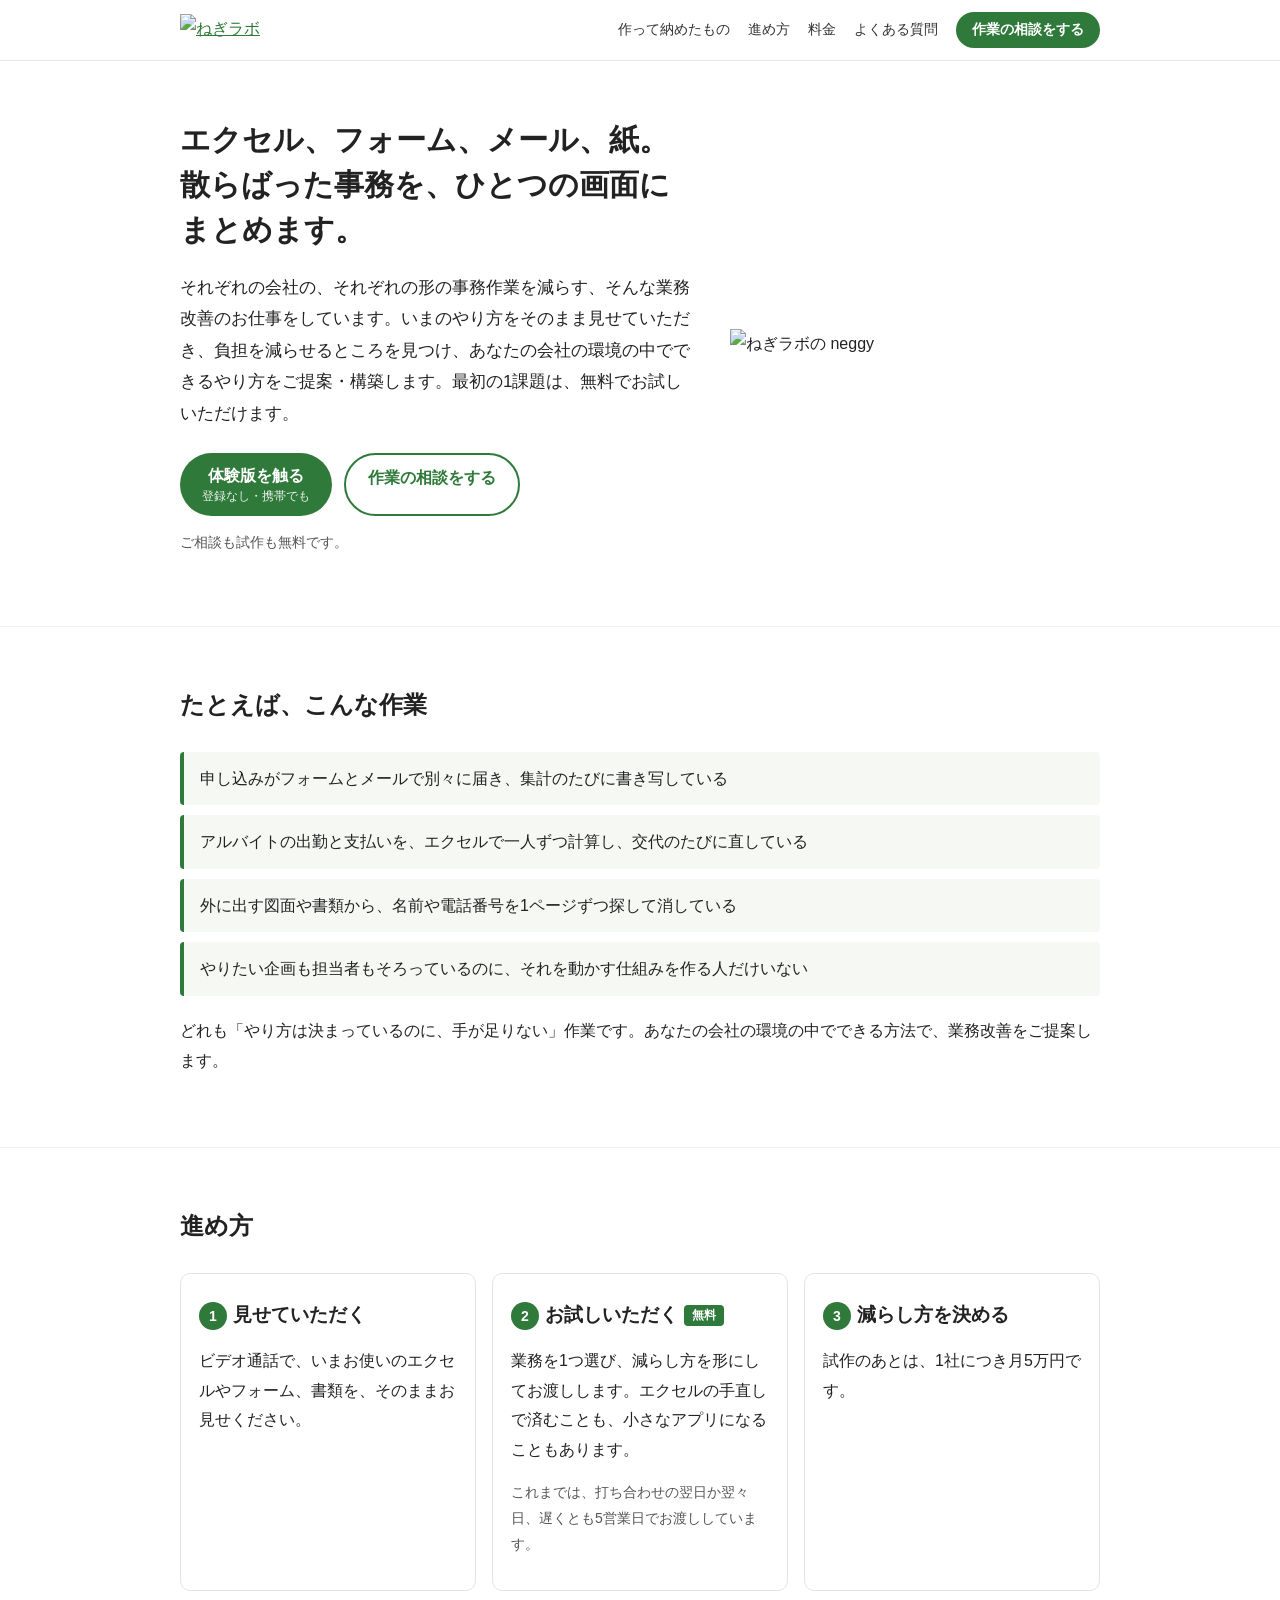
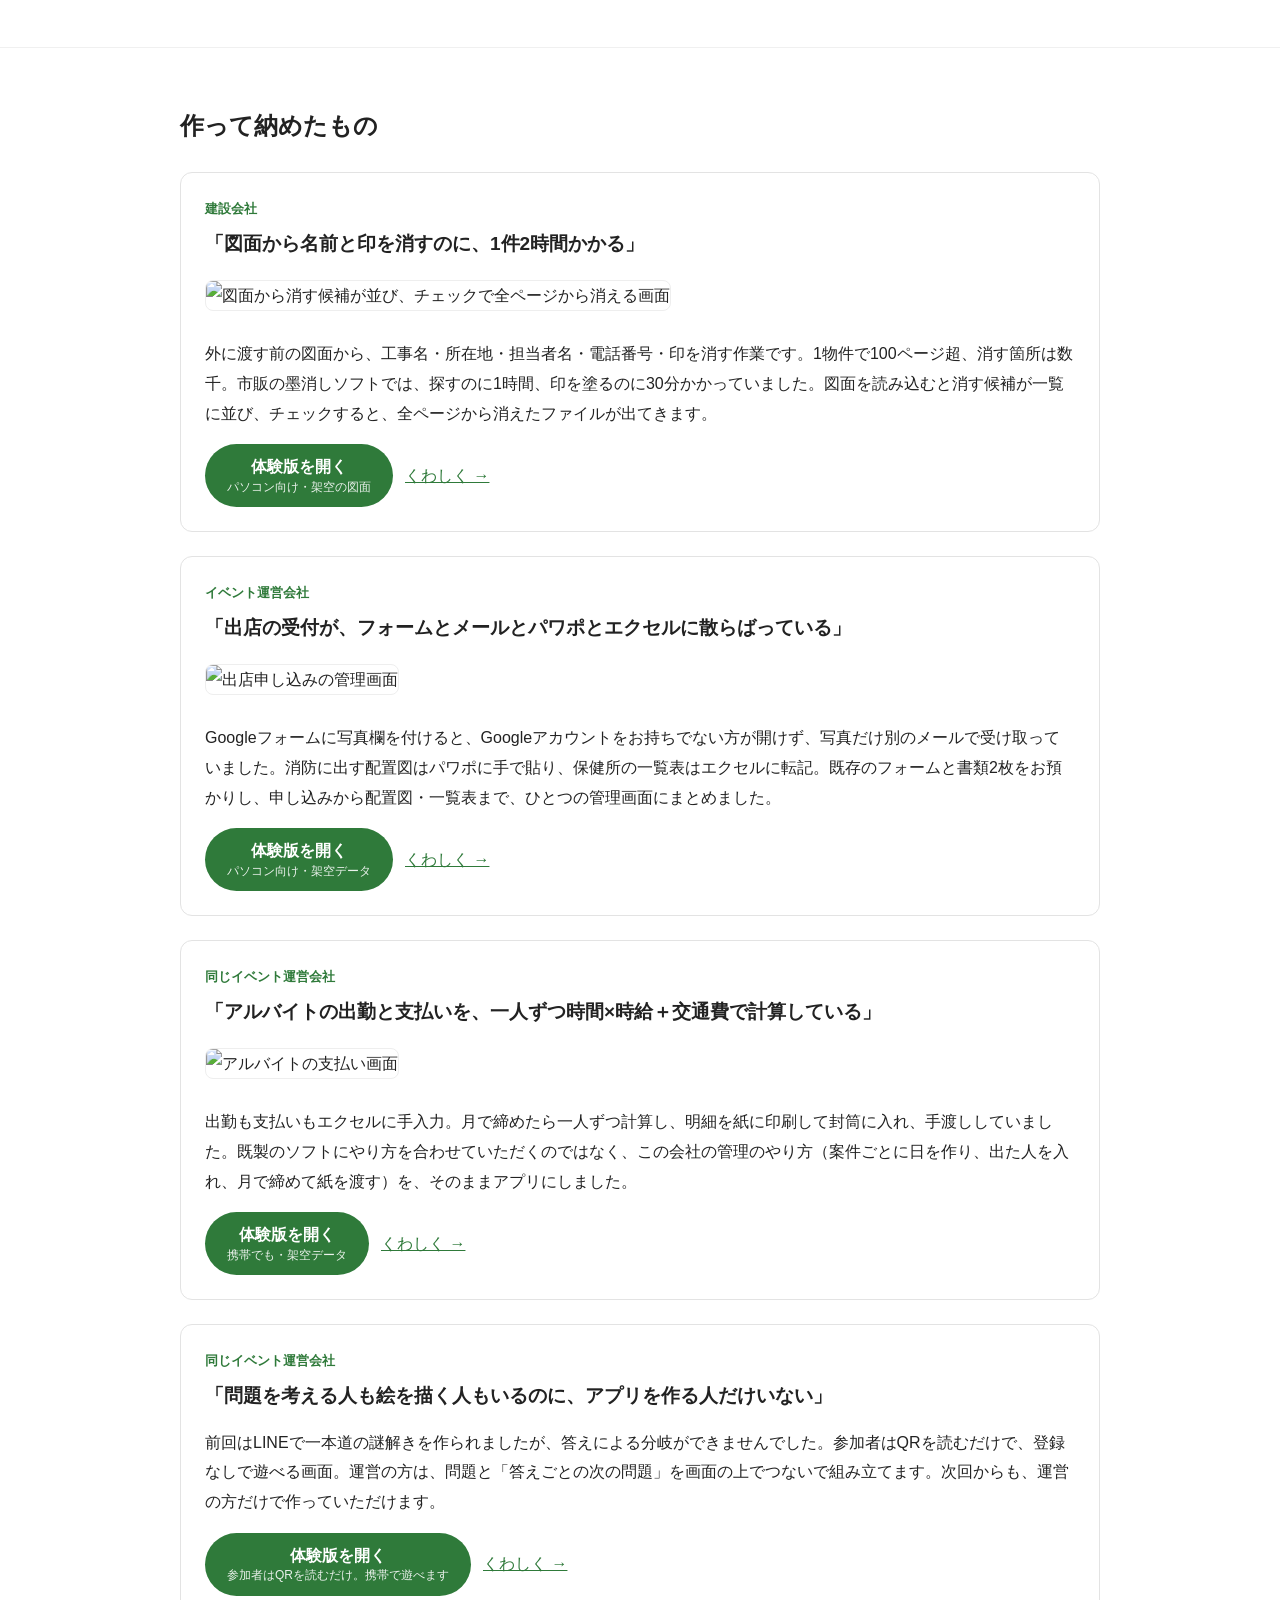
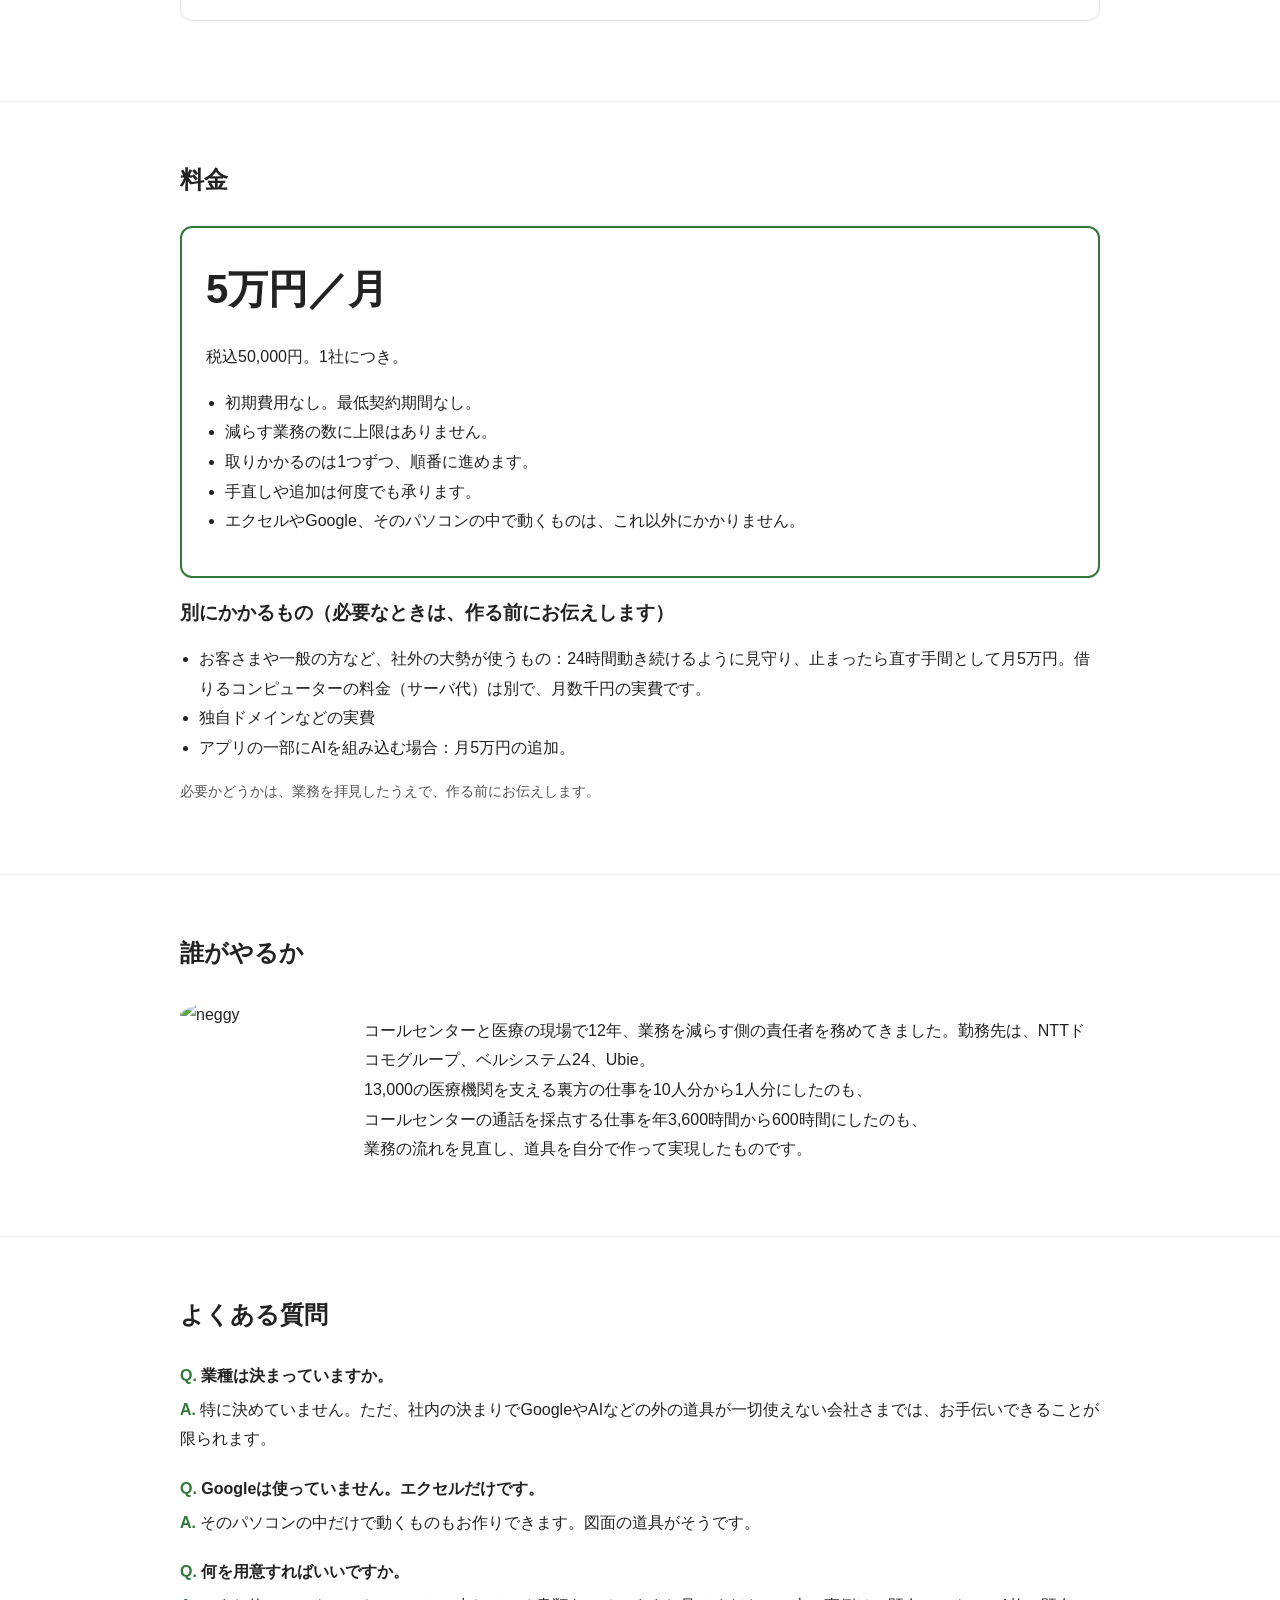
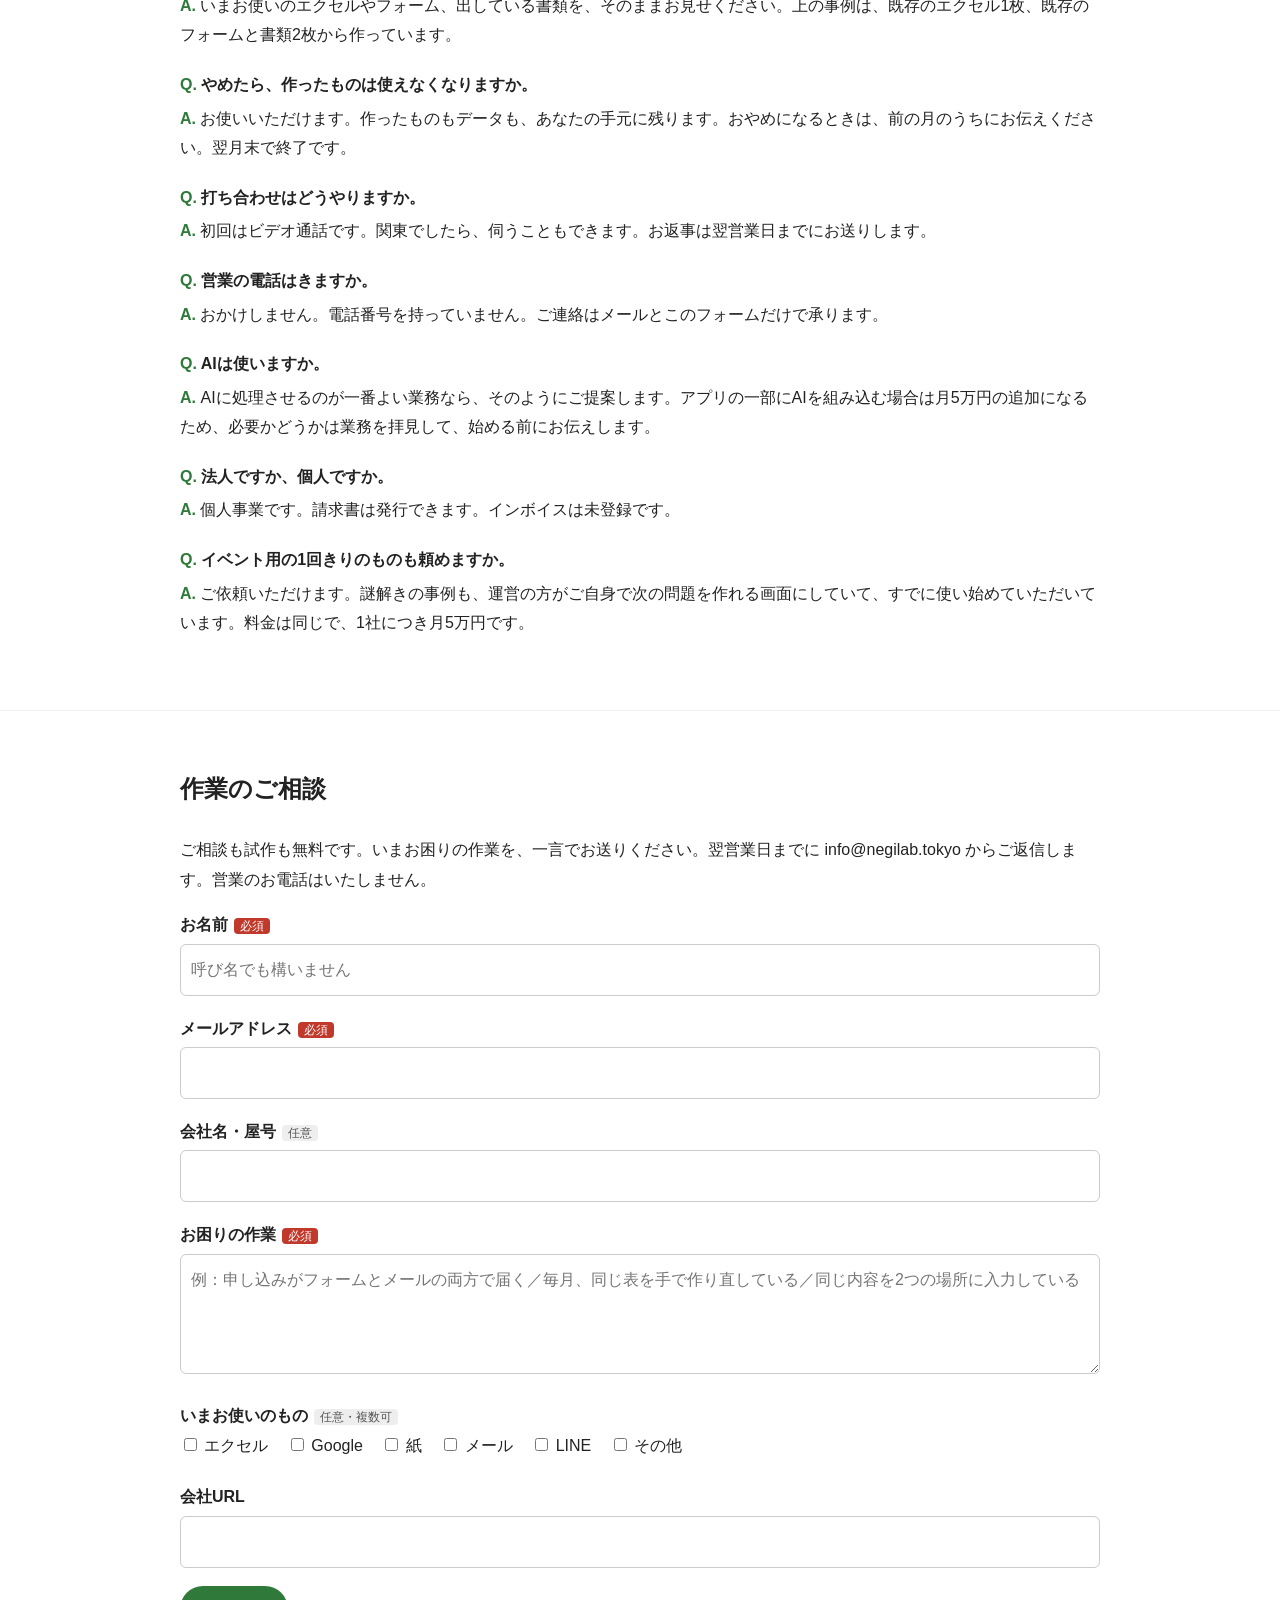
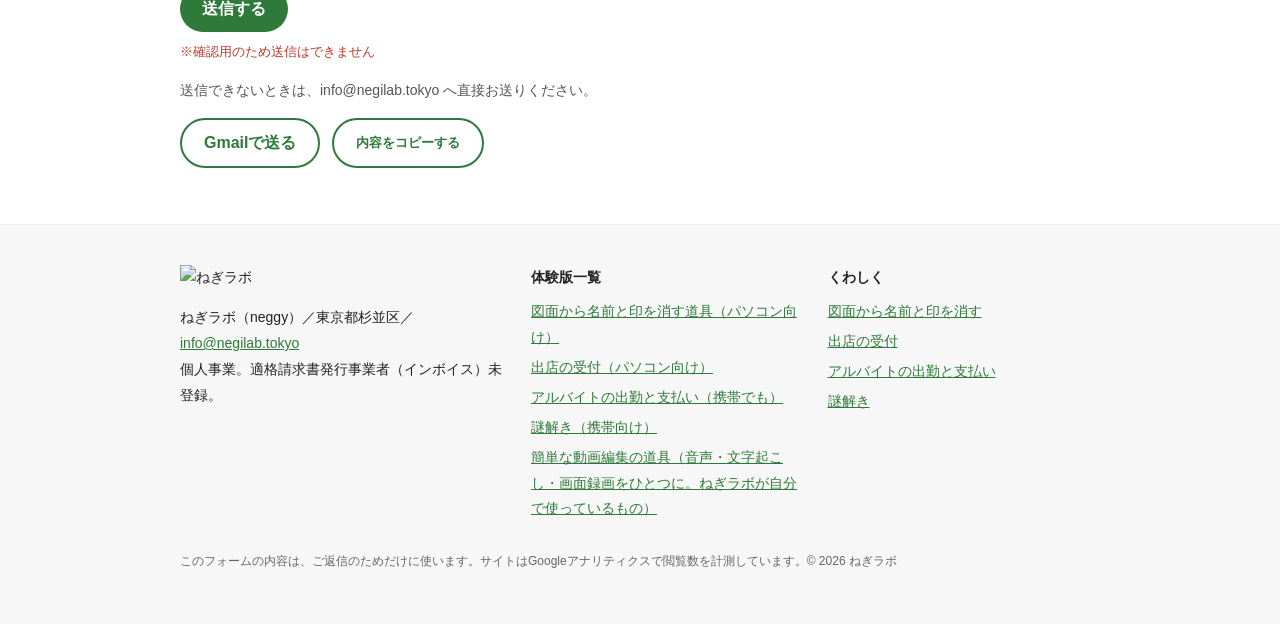
==== index.html @ d8d771a9 "brushup" ====
<!DOCTYPE html>
<html lang="ja">
<head>
<meta charset="utf-8">
<meta name="viewport" content="width=device-width,initial-scale=1">
<meta name="robots" content="noindex,nofollow">
<title>ねぎラボ｜小さな会社の事務を減らす業務改善</title>
<link rel="stylesheet" href="style.css">
</head>
<body>
<header class="site-header">
  <div class="wrap">
    <a class="logo" href="index.html"><img src="https://negilab.tokyo/logo.png" alt="ねぎラボ"></a>
    <nav class="nav">
      <a href="index.html#cases">作って納めたもの</a>
      <a href="index.html#how">進め方</a>
      <a href="index.html#price">料金</a>
      <a href="index.html#faq">よくある質問</a>
      <a class="btn btn-primary" href="index.html#contact">作業の相談をする</a>
    </nav>
  </div>
</header>

<main>
<section class="hero">
  <div class="wrap">
    <div>
      <h1>エクセル、フォーム、メール、紙。散らばった事務を、ひとつの画面にまとめます。</h1>
      <p class="lead">それぞれの会社の、それぞれの形の事務作業を減らす、そんな業務改善のお仕事をしています。いまのやり方をそのまま見せていただき、負担を減らせるところを見つけ、あなたの会社の環境の中でできるやり方をご提案・構築します。最初の1課題は、無料でお試しいただけます。</p>
      <div class="actions">
        <a class="btn btn-primary" href="demo/index.html">体験版を触る<small>登録なし・携帯でも</small></a>
        <a class="btn btn-secondary" href="#contact">作業の相談をする</a>
      </div>
      <p class="note">ご相談も試作も無料です。</p>
    </div>
    <div><img src="https://negilab.tokyo/me-hero.png" alt="ねぎラボの neggy"></div>
  </div>
</section>

<section id="examples">
  <div class="wrap">
    <h2>たとえば、こんな作業</h2>
    <ul class="examples">
      <li>申し込みがフォームとメールで別々に届き、集計のたびに書き写している</li>
      <li>アルバイトの出勤と支払いを、エクセルで一人ずつ計算し、交代のたびに直している</li>
      <li>外に出す図面や書類から、名前や電話番号を1ページずつ探して消している</li>
      <li>やりたい企画も担当者もそろっているのに、それを動かす仕組みを作る人だけいない</li>
    </ul>
    <p>どれも「やり方は決まっているのに、手が足りない」作業です。あなたの会社の環境の中でできる方法で、業務改善をご提案します。</p>
  </div>
</section>

<section id="how">
  <div class="wrap">
    <h2>進め方</h2>
    <ol class="steps">
      <li>
        <h3><span class="num">1</span>見せていただく</h3>
        <p>ビデオ通話で、いまお使いのエクセルやフォーム、書類を、そのままお見せください。</p>
      </li>
      <li>
        <h3><span class="num">2</span>お試しいただく<span class="tag">無料</span></h3>
        <p>業務を1つ選び、減らし方を形にしてお渡しします。エクセルの手直しで済むことも、小さなアプリになることもあります。</p>
        <p class="note">これまでは、打ち合わせの翌日か翌々日、遅くとも5営業日でお渡ししています。</p>
      </li>
      <li>
        <h3><span class="num">3</span>減らし方を決める</h3>
        <p>試作のあとは、1社につき月5万円です。</p>
      </li>
    </ol>
  </div>
</section>

<section id="cases">
  <div class="wrap">
    <h2>作って納めたもの</h2>

    <article class="case">
      <div class="who">建設会社</div>
      <h3>「図面から名前と印を消すのに、1件2時間かかる」</h3>
      <img src="https://negilab.tokyo/shot-2.svg" alt="図面から消す候補が並び、チェックで全ページから消える画面">
      <p>外に渡す前の図面から、工事名・所在地・担当者名・電話番号・印を消す作業です。1物件で100ページ超、消す箇所は数千。市販の墨消しソフトでは、探すのに1時間、印を塗るのに30分かかっていました。図面を読み込むと消す候補が一覧に並び、チェックすると、全ページから消えたファイルが出てきます。</p>
      <div class="links">
        <a class="btn btn-primary" href="https://negilab.github.io/tools/pdfmask/">体験版を開く<small>パソコン向け・架空の図面</small></a>
        <a href="case/zumen/index.html">くわしく →</a>
      </div>
    </article>

    <article class="case">
      <div class="who">イベント運営会社</div>
      <h3>「出店の受付が、フォームとメールとパワポとエクセルに散らばっている」</h3>
      <img src="https://negilab.tokyo/shot-1.svg" alt="出店申し込みの管理画面">
      <p>Googleフォームに写真欄を付けると、Googleアカウントをお持ちでない方が開けず、写真だけ別のメールで受け取っていました。消防に出す配置図はパワポに手で貼り、保健所の一覧表はエクセルに転記。既存のフォームと書類2枚をお預かりし、申し込みから配置図・一覧表まで、ひとつの管理画面にまとめました。</p>
      <div class="links">
        <a class="btn btn-primary" href="https://negilab.github.io/tools/demo/shutten/">体験版を開く<small>パソコン向け・架空データ</small></a>
        <a href="case/shutten/index.html">くわしく →</a>
      </div>
    </article>

    <article class="case">
      <div class="who">同じイベント運営会社</div>
      <h3>「アルバイトの出勤と支払いを、一人ずつ時間×時給＋交通費で計算している」</h3>
      <img src="https://negilab.tokyo/shot-3.svg" alt="アルバイトの支払い画面">
      <p>出勤も支払いもエクセルに手入力。月で締めたら一人ずつ計算し、明細を紙に印刷して封筒に入れ、手渡ししていました。既製のソフトにやり方を合わせていただくのではなく、この会社の管理のやり方（案件ごとに日を作り、出た人を入れ、月で締めて紙を渡す）を、そのままアプリにしました。</p>
      <div class="links">
        <a class="btn btn-primary" href="https://negilab.github.io/tools/demo/baito/">体験版を開く<small>携帯でも・架空データ</small></a>
        <a href="case/arbeit/index.html">くわしく →</a>
      </div>
    </article>

    <article class="case">
      <div class="who">同じイベント運営会社</div>
      <h3>「問題を考える人も絵を描く人もいるのに、アプリを作る人だけいない」</h3>
      <p>前回はLINEで一本道の謎解きを作られましたが、答えによる分岐ができませんでした。参加者はQRを読むだけで、登録なしで遊べる画面。運営の方は、問題と「答えごとの次の問題」を画面の上でつないで組み立てます。次回からも、運営の方だけで作っていただけます。</p>
      <div class="links">
        <a class="btn btn-primary" href="https://negilab.github.io/tools/demo/nazotoki/">体験版を開く<small>参加者はQRを読むだけ。携帯で遊べます</small></a>
        <a href="case/nazotoki/index.html">くわしく →</a>
      </div>
    </article>
  </div>
</section>

<section id="price">
  <div class="wrap">
    <h2>料金</h2>
    <div class="price-box">
      <p class="price">5万円／月</p>
      <p>税込50,000円。1社につき。</p>
      <ul>
        <li>初期費用なし。最低契約期間なし。</li>
        <li>減らす業務の数に上限はありません。</li>
        <li>取りかかるのは1つずつ、順番に進めます。</li>
        <li>手直しや追加は何度でも承ります。</li>
        <li>エクセルやGoogle、そのパソコンの中で動くものは、これ以外にかかりません。</li>
      </ul>
    </div>
    <div class="extra">
      <h3>別にかかるもの（必要なときは、作る前にお伝えします）</h3>
      <ul>
        <li>お客さまや一般の方など、社外の大勢が使うもの：24時間動き続けるように見守り、止まったら直す手間として月5万円。借りるコンピューターの料金（サーバ代）は別で、月数千円の実費です。</li>
        <li>独自ドメインなどの実費</li>
        <li>アプリの一部にAIを組み込む場合：月5万円の追加。</li>
      </ul>
      <p class="note">必要かどうかは、業務を拝見したうえで、作る前にお伝えします。</p>
    </div>
  </div>
</section>

<section id="who">
  <div class="wrap">
    <h2>誰がやるか</h2>
    <div class="who-box">
      <img src="https://negilab.tokyo/me.jpg" alt="neggy">
      <p>コールセンターと医療の現場で12年、業務を減らす側の責任者を務めてきました。勤務先は、NTTドコモグループ、ベルシステム24、Ubie。<br>
      13,000の医療機関を支える裏方の仕事を10人分から1人分にしたのも、<br>
      コールセンターの通話を採点する仕事を年3,600時間から600時間にしたのも、<br>
      業務の流れを見直し、道具を自分で作って実現したものです。</p>
    </div>
  </div>
</section>

<section id="faq">
  <div class="wrap">
    <h2>よくある質問</h2>
    <dl class="faq">
      <dt>業種は決まっていますか。</dt>
      <dd>特に決めていません。ただ、社内の決まりでGoogleやAIなどの外の道具が一切使えない会社さまでは、お手伝いできることが限られます。</dd>
      <dt>Googleは使っていません。エクセルだけです。</dt>
      <dd>そのパソコンの中だけで動くものもお作りできます。図面の道具がそうです。</dd>
      <dt>何を用意すればいいですか。</dt>
      <dd>いまお使いのエクセルやフォーム、出している書類を、そのままお見せください。上の事例は、既存のエクセル1枚、既存のフォームと書類2枚から作っています。</dd>
      <dt>やめたら、作ったものは使えなくなりますか。</dt>
      <dd>お使いいただけます。作ったものもデータも、あなたの手元に残ります。おやめになるときは、前の月のうちにお伝えください。翌月末で終了です。</dd>
      <dt>打ち合わせはどうやりますか。</dt>
      <dd>初回はビデオ通話です。関東でしたら、伺うこともできます。お返事は翌営業日までにお送りします。</dd>
      <dt>営業の電話はきますか。</dt>
      <dd>おかけしません。電話番号を持っていません。ご連絡はメールとこのフォームだけで承ります。</dd>
      <dt>AIは使いますか。</dt>
      <dd>AIに処理させるのが一番よい業務なら、そのようにご提案します。アプリの一部にAIを組み込む場合は月5万円の追加になるため、必要かどうかは業務を拝見して、始める前にお伝えします。</dd>
      <dt>法人ですか、個人ですか。</dt>
      <dd>個人事業です。請求書は発行できます。インボイスは未登録です。</dd>
      <dt>イベント用の1回きりのものも頼めますか。</dt>
      <dd>ご依頼いただけます。謎解きの事例も、運営の方がご自身で次の問題を作れる画面にしていて、すでに使い始めていただいています。料金は同じで、1社につき月5万円です。</dd>
    </dl>
  </div>
</section>

<section id="contact">
  <div class="wrap">
    <h2>作業のご相談</h2>
    <p>ご相談も試作も無料です。いまお困りの作業を、一言でお送りください。翌営業日までに info@negilab.tokyo からご返信します。営業のお電話はいたしません。</p>
    <form onsubmit="return false;">
      <div class="field">
        <label for="f-name">お名前<span class="req">必須</span></label>
        <input type="text" id="f-name" placeholder="呼び名でも構いません">
        <p class="err" hidden>お名前をご入力ください。</p>
      </div>
      <div class="field">
        <label for="f-mail">メールアドレス<span class="req">必須</span></label>
        <input type="email" id="f-mail">
        <p class="err" hidden>メールアドレスをご入力ください。</p>
      </div>
      <div class="field">
        <label for="f-co">会社名・屋号<span class="opt">任意</span></label>
        <input type="text" id="f-co">
      </div>
      <div class="field">
        <label for="f-work">お困りの作業<span class="req">必須</span></label>
        <textarea id="f-work" placeholder="例：申し込みがフォームとメールの両方で届く／毎月、同じ表を手で作り直している／同じ内容を2つの場所に入力している"></textarea>
      </div>
      <div class="field checks">
        <span class="lbl" style="font-weight:600">いまお使いのもの<span class="opt">任意・複数可</span></span><br>
        <label><input type="checkbox"> エクセル</label>
        <label><input type="checkbox"> Google</label>
        <label><input type="checkbox"> 紙</label>
        <label><input type="checkbox"> メール</label>
        <label><input type="checkbox"> LINE</label>
        <label><input type="checkbox"> その他</label>
      </div>
      <div class="field">
        <label for="f-url">会社URL</label>
        <input type="url" id="f-url">
      </div>
      <button type="button" class="btn btn-primary" disabled>送信する</button>
      <p class="disabled-note">※確認用のため送信はできません</p>
    </form>
    <p class="note">送信できないときは、info@negilab.tokyo へ直接お送りください。</p>
    <div class="form-alt">
      <a class="btn btn-secondary" href="mailto:info@negilab.tokyo?subject=%E4%BD%9C%E6%A5%AD%E3%81%AE%E7%9B%B8%E8%AB%87">Gmailで送る</a>
      <button type="button" class="btn btn-secondary" disabled>内容をコピーする</button>
    </div>
  </div>
</section>
</main>

<footer class="site-footer">
  <div class="wrap">
    <div class="cols">
      <div>
        <img src="https://negilab.tokyo/logo.png" alt="ねぎラボ" style="height:28px">
        <p>ねぎラボ（neggy）／東京都杉並区／<a href="mailto:info@negilab.tokyo">info@negilab.tokyo</a><br>個人事業。適格請求書発行事業者（インボイス）未登録。</p>
      </div>
      <div>
        <h4>体験版一覧</h4>
        <ul>
          <li><a href="https://negilab.github.io/tools/pdfmask/">図面から名前と印を消す道具（パソコン向け）</a></li>
          <li><a href="https://negilab.github.io/tools/demo/shutten/">出店の受付（パソコン向け）</a></li>
          <li><a href="https://negilab.github.io/tools/demo/baito/">アルバイトの出勤と支払い（携帯でも）</a></li>
          <li><a href="https://negilab.github.io/tools/demo/nazotoki/">謎解き（携帯向け）</a></li>
          <li><a href="https://negilab.github.io/tools/douga/">簡単な動画編集の道具（音声・文字起こし・画面録画をひとつに。ねぎラボが自分で使っているもの）</a></li>
        </ul>
      </div>
      <div>
        <h4>くわしく</h4>
        <ul>
          <li><a href="case/zumen/index.html">図面から名前と印を消す</a></li>
          <li><a href="case/shutten/index.html">出店の受付</a></li>
          <li><a href="case/arbeit/index.html">アルバイトの出勤と支払い</a></li>
          <li><a href="case/nazotoki/index.html">謎解き</a></li>
        </ul>
      </div>
    </div>
    <p class="small">このフォームの内容は、ご返信のためだけに使います。サイトはGoogleアナリティクスで閲覧数を計測しています。© 2026 ねぎラボ</p>
  </div>
</footer>
</body>
</html>
---- style.css ----
/* ねぎラボ 確認用（文章差し替え版） */
*{box-sizing:border-box}
html{scroll-behavior:smooth}
body{margin:0;font-family:"Hiragino Sans","Hiragino Kaku Gothic ProN","Noto Sans JP","Yu Gothic",Meiryo,sans-serif;color:#222;background:#fff;line-height:1.85;font-size:16px}
a{color:#2f7a3a}
img{max-width:100%;height:auto}
.wrap{max-width:960px;margin:0 auto;padding:0 20px}

/* header */
.site-header{border-bottom:1px solid #e6e6e6;background:#fff;position:sticky;top:0;z-index:10}
.site-header .wrap{display:flex;align-items:center;justify-content:space-between;gap:16px;min-height:60px;flex-wrap:wrap}
.logo img{height:32px;display:block}
.nav{display:flex;gap:18px;align-items:center;flex-wrap:wrap;font-size:14px}
.nav a{color:#333;text-decoration:none}
.nav a:hover{text-decoration:underline}

/* buttons */
.btn{display:inline-block;padding:12px 22px;border-radius:999px;text-decoration:none;font-weight:600;line-height:1.4;text-align:center}
.btn-primary{background:#2f7a3a;color:#fff}
.btn-secondary{background:#fff;color:#2f7a3a;border:2px solid #2f7a3a}
.btn small{display:block;font-weight:400;font-size:12px;opacity:.9}
.nav .btn{padding:8px 16px;font-size:14px;color:#fff}

/* sections */
section{padding:56px 0;border-bottom:1px solid #f0f0f0}
h1{font-size:30px;line-height:1.5;margin:0 0 20px}
h2{font-size:24px;margin:0 0 24px}
h3{font-size:19px;line-height:1.6;margin:8px 0 12px}
.lead{font-size:17px}
.note{font-size:14px;color:#555}

/* hero */
.hero .wrap{display:grid;grid-template-columns:1.4fr 1fr;gap:32px;align-items:center}
.hero .actions{display:flex;gap:12px;flex-wrap:wrap;margin:24px 0 8px}
@media (max-width:720px){.hero .wrap{grid-template-columns:1fr}h1{font-size:24px}}

/* lists */
.examples{list-style:none;padding:0;margin:0 0 20px;display:grid;gap:10px}
.examples li{background:#f5f8f3;border-left:4px solid #2f7a3a;padding:12px 16px;border-radius:4px}
.steps{list-style:none;padding:0;margin:0;display:grid;grid-template-columns:repeat(3,1fr);gap:16px;counter-reset:s}
.steps li{border:1px solid #e3e3e3;border-radius:10px;padding:18px}
.steps .num{display:inline-block;width:28px;height:28px;border-radius:50%;background:#2f7a3a;color:#fff;text-align:center;line-height:28px;font-size:14px;margin-right:6px}
.tag{display:inline-block;font-size:12px;background:#2f7a3a;color:#fff;border-radius:4px;padding:1px 8px;margin-left:6px;vertical-align:middle}
@media (max-width:720px){.steps{grid-template-columns:1fr}}

/* cases */
.case{border:1px solid #e3e3e3;border-radius:12px;padding:24px;margin-bottom:24px}
.case .who{font-size:13px;color:#2f7a3a;font-weight:600}
.case img{border:1px solid #eee;border-radius:8px;margin:8px 0 12px}
.case .links{display:flex;gap:12px;flex-wrap:wrap;margin-top:12px;align-items:center}

/* price */
.price{font-size:40px;font-weight:700;margin:0}
.price-box{border:2px solid #2f7a3a;border-radius:12px;padding:24px;margin-bottom:20px}
.price-box ul,.extra ul{padding-left:1.2em}

/* who */
.who-box{display:grid;grid-template-columns:160px 1fr;gap:24px;align-items:start}
.who-box img{border-radius:50%}
@media (max-width:720px){.who-box{grid-template-columns:1fr}}

/* faq */
.faq dt{font-weight:700;margin-top:20px}
.faq dt::before{content:"Q. ";color:#2f7a3a}
.faq dd{margin:4px 0 0}
.faq dd::before{content:"A. ";color:#2f7a3a;font-weight:700}

/* form */
form .field{margin-bottom:18px}
form label{display:block;font-weight:600;margin-bottom:4px}
form .req,form .opt{font-size:12px;font-weight:400;margin-left:6px;padding:1px 6px;border-radius:4px}
form .req{background:#c0392b;color:#fff}
form .opt{background:#eee;color:#555}
form input[type=text],form input[type=email],form input[type=url],form textarea{width:100%;padding:10px;border:1px solid #ccc;border-radius:6px;font:inherit}
form textarea{min-height:120px}
form .checks label{display:inline-block;font-weight:400;margin-right:14px}
form .err{font-size:13px;color:#c0392b;margin:4px 0 0}
form button{border:0;cursor:not-allowed;font:inherit}
.disabled-note{font-size:13px;color:#c0392b;margin-top:8px}
.form-alt{display:flex;gap:12px;flex-wrap:wrap;margin-top:12px}

/* case detail pages */
.crumb{font-size:13px;color:#666;padding:16px 0 0}
.crumb a{color:#666}
.detail dl{margin:0}
.detail dt{font-weight:700;color:#2f7a3a;margin-top:28px}
.detail dd{margin:6px 0 0}
.cta{background:#f5f8f3;border-radius:12px;padding:24px;margin:40px 0}

/* demo page */
.demo-item{border:1px solid #e3e3e3;border-radius:12px;padding:24px;margin-bottom:20px}
.demo-item h3{margin-top:0}
.demo-item .label{font-weight:700;margin-right:8px;color:#2f7a3a}

/* footer */
.site-footer{background:#f7f7f7;padding:40px 0;font-size:14px}
.site-footer .cols{display:grid;grid-template-columns:1.2fr 1fr 1fr;gap:24px}
.site-footer h4{margin:0 0 8px;font-size:14px}
.site-footer ul{list-style:none;padding:0;margin:0}
.site-footer li{margin-bottom:4px}
.site-footer .small{font-size:12px;color:#666;margin-top:24px}
@media (max-width:720px){.site-footer .cols{grid-template-columns:1fr}}
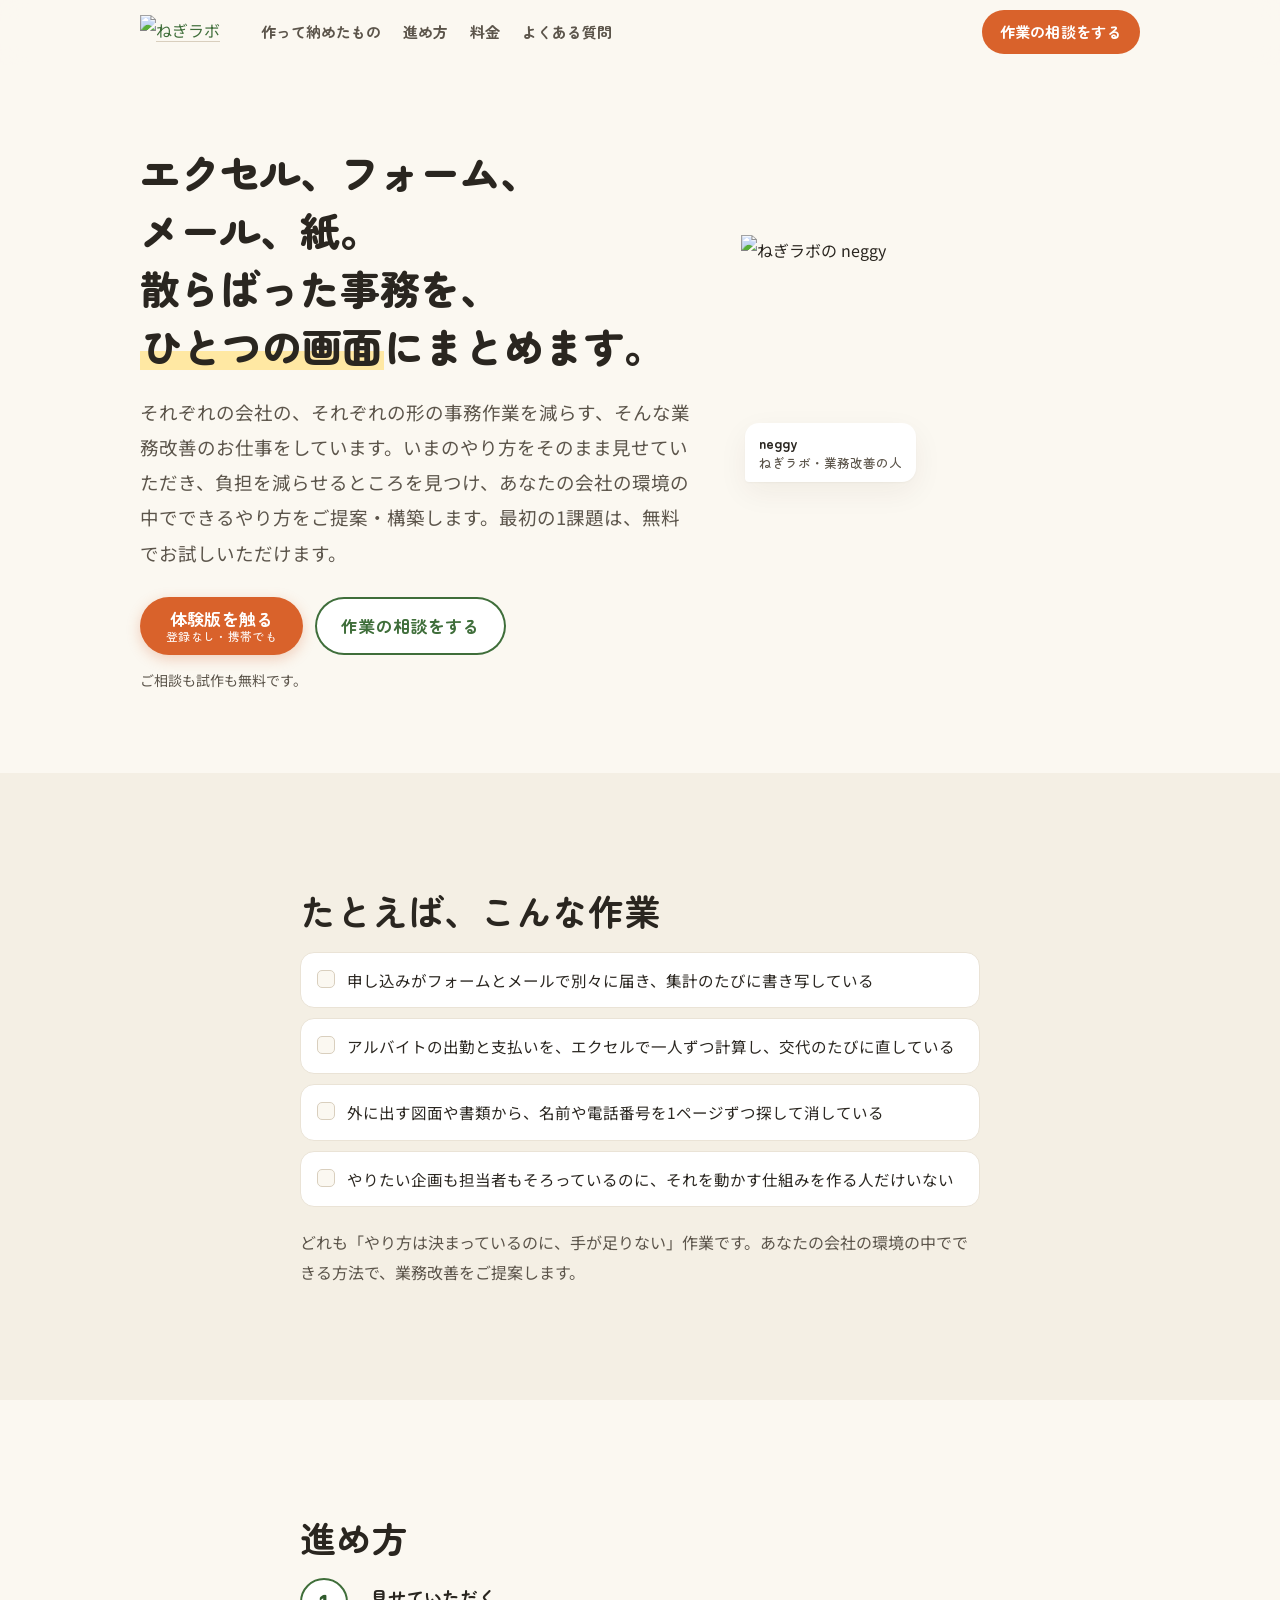
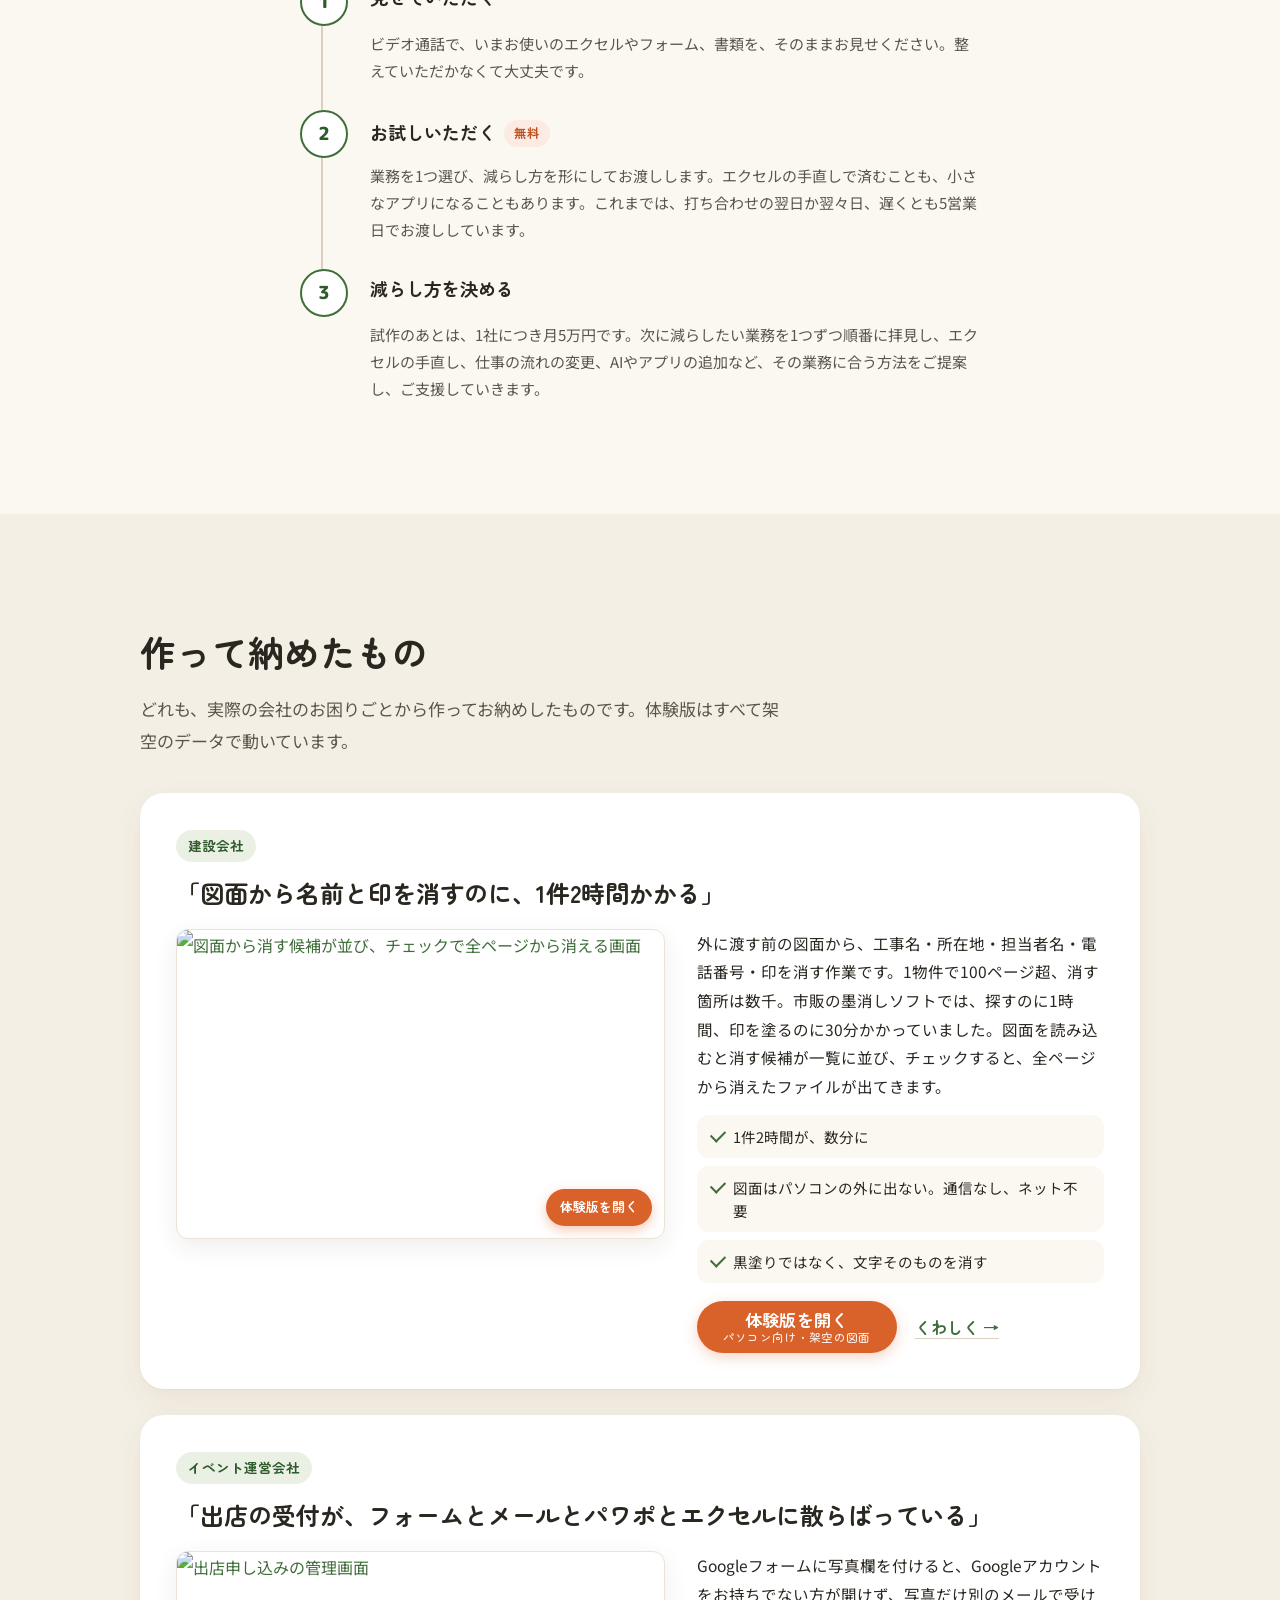
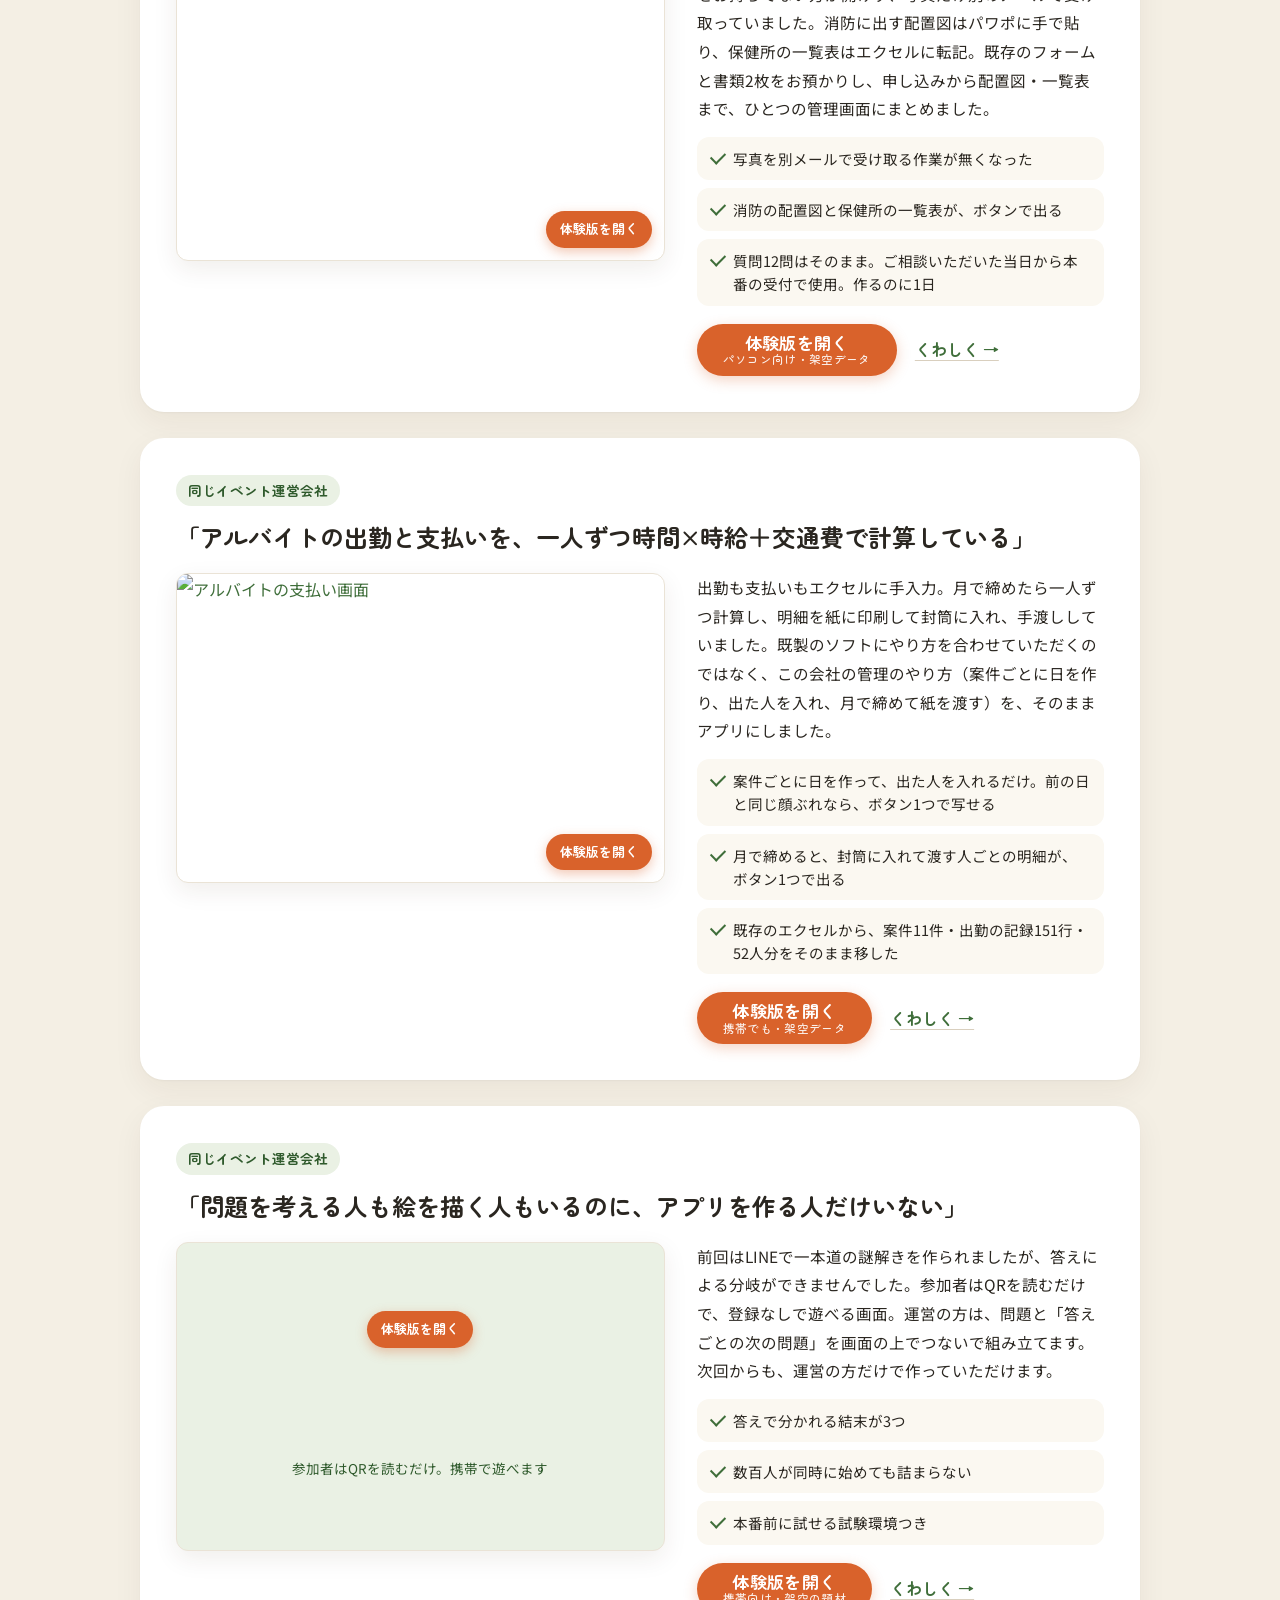
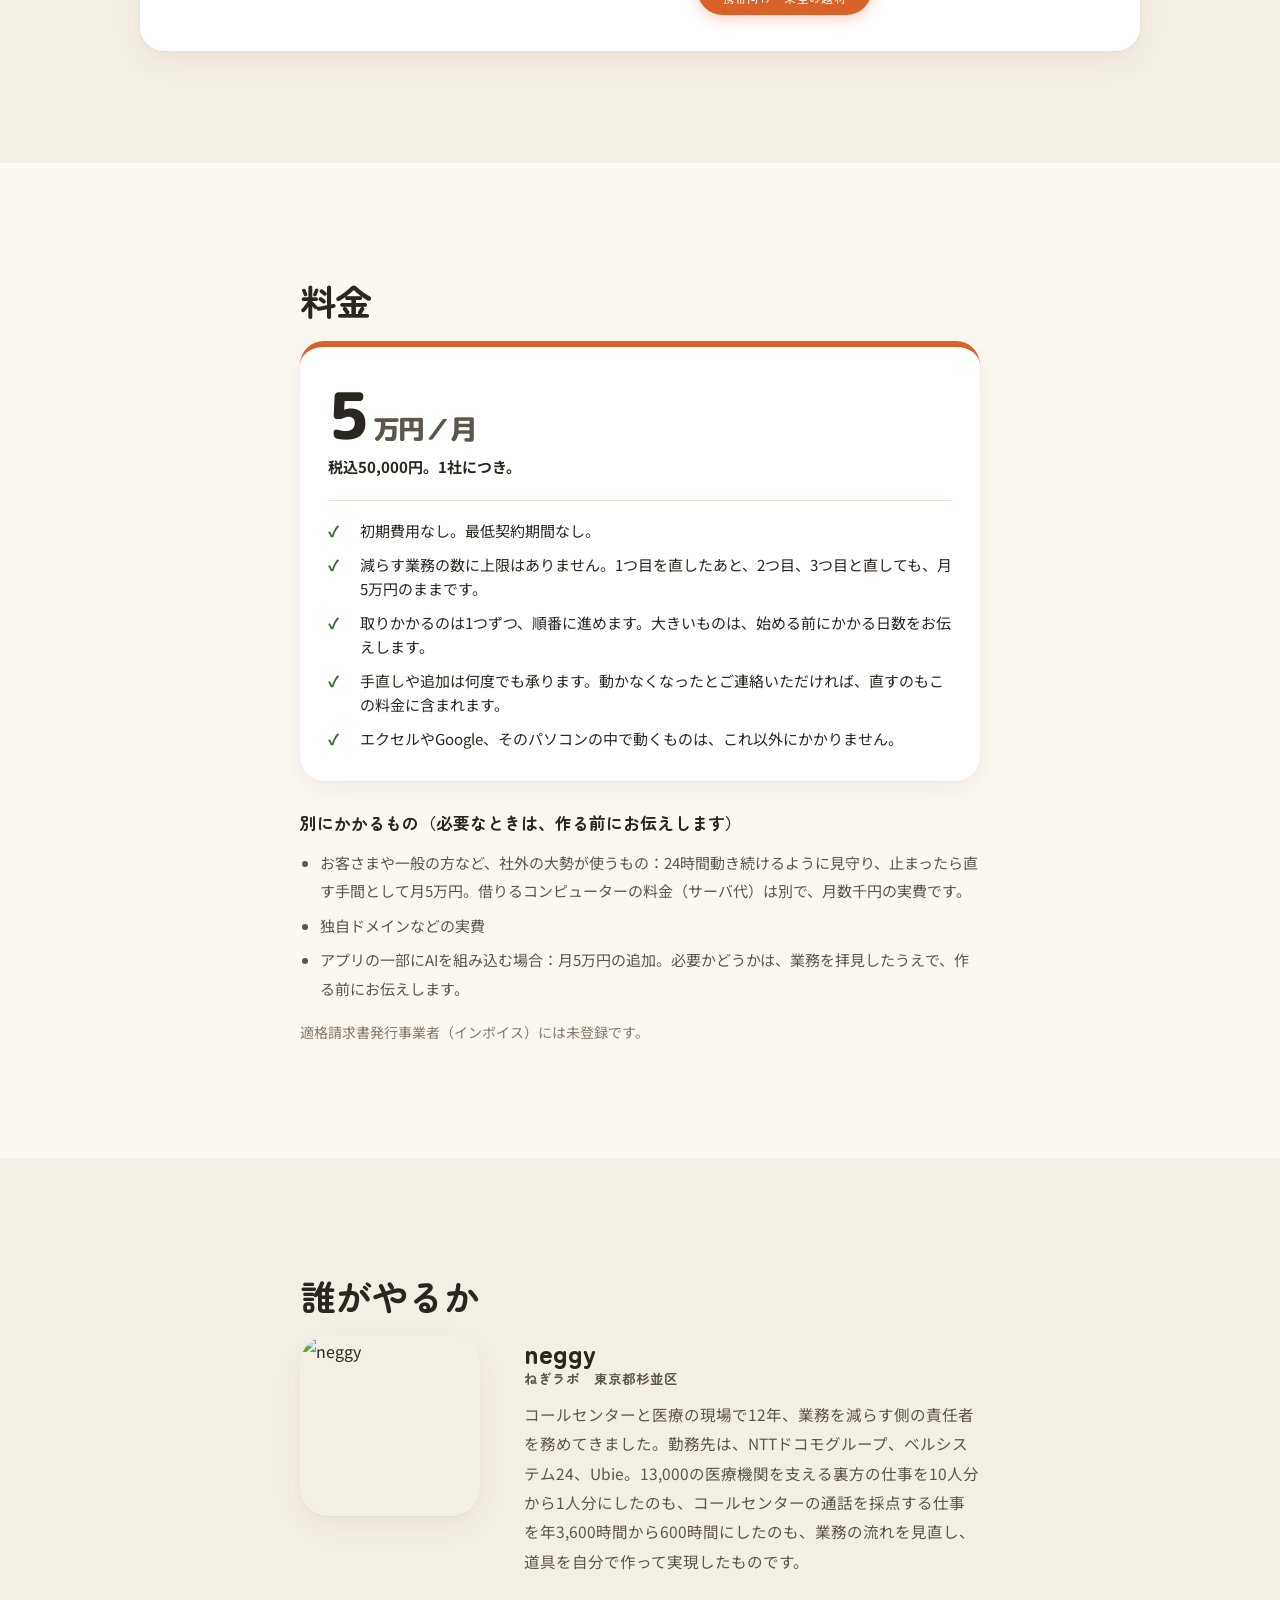
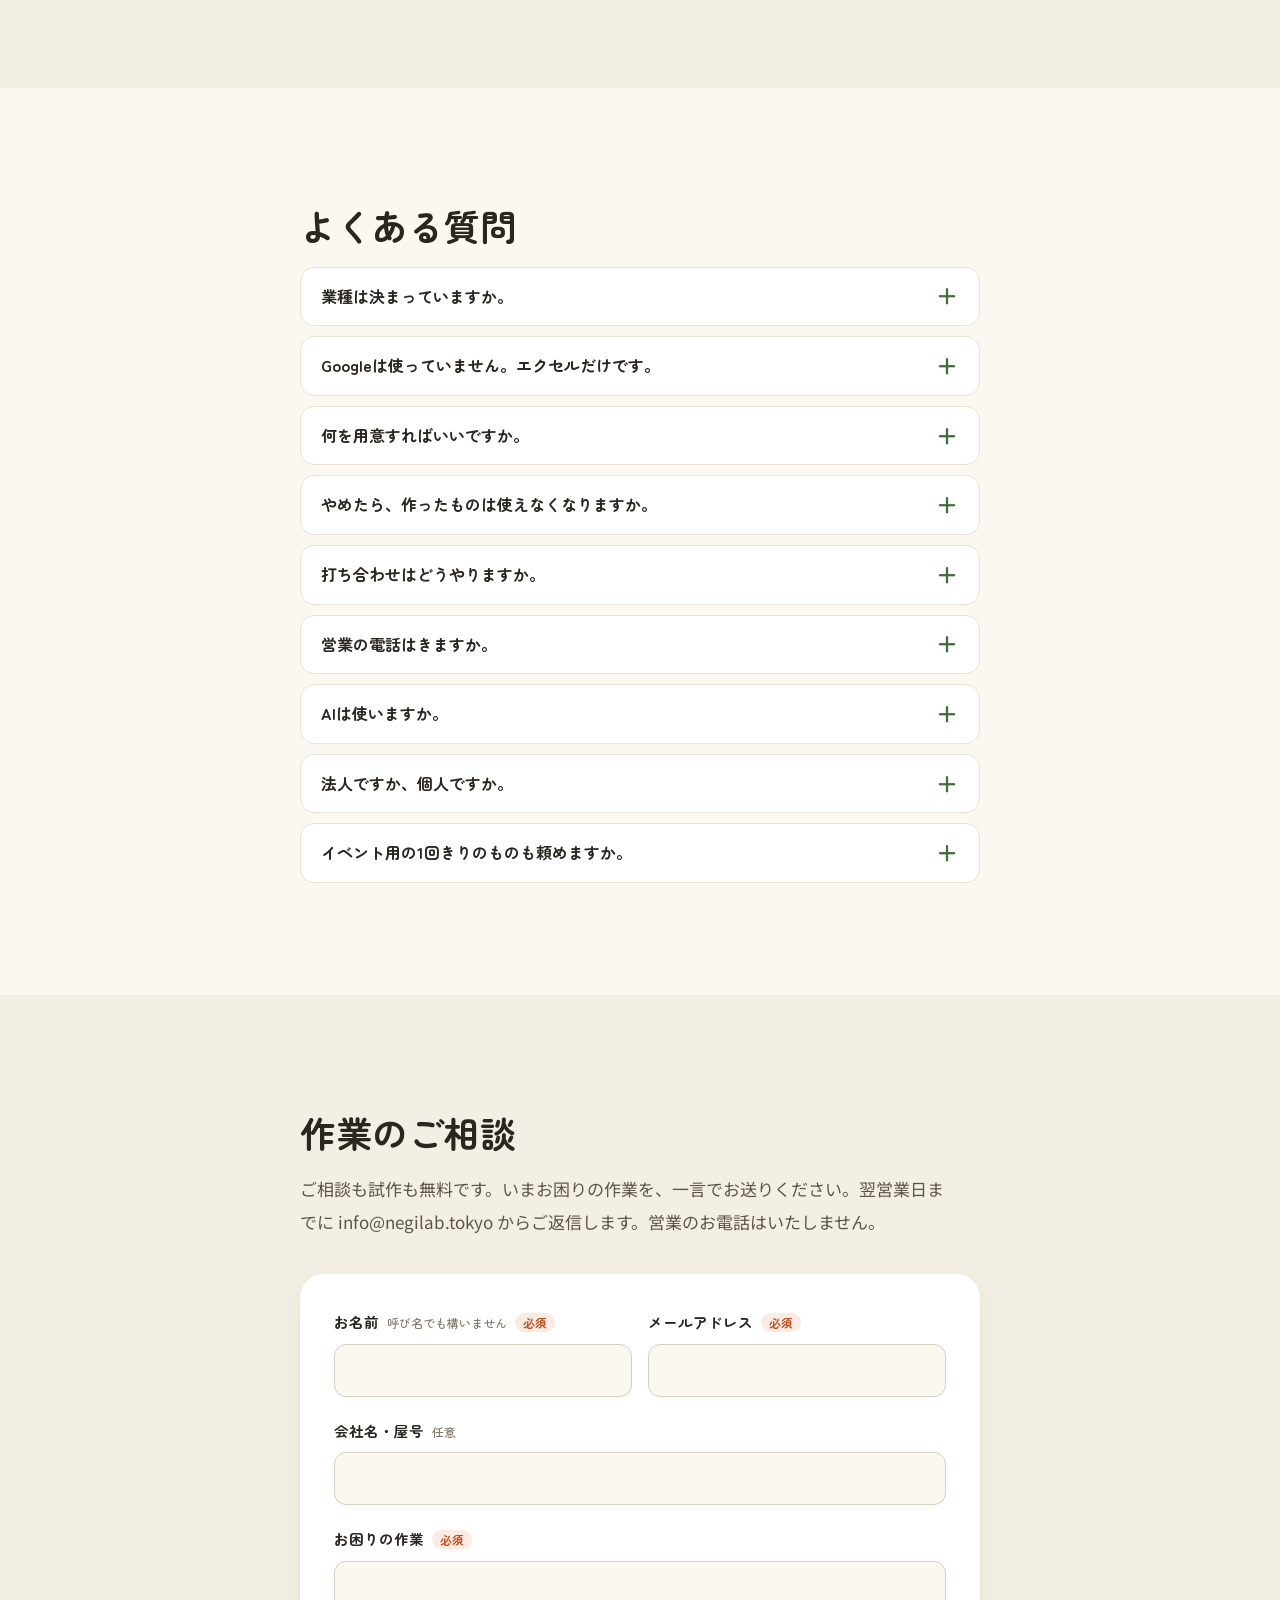
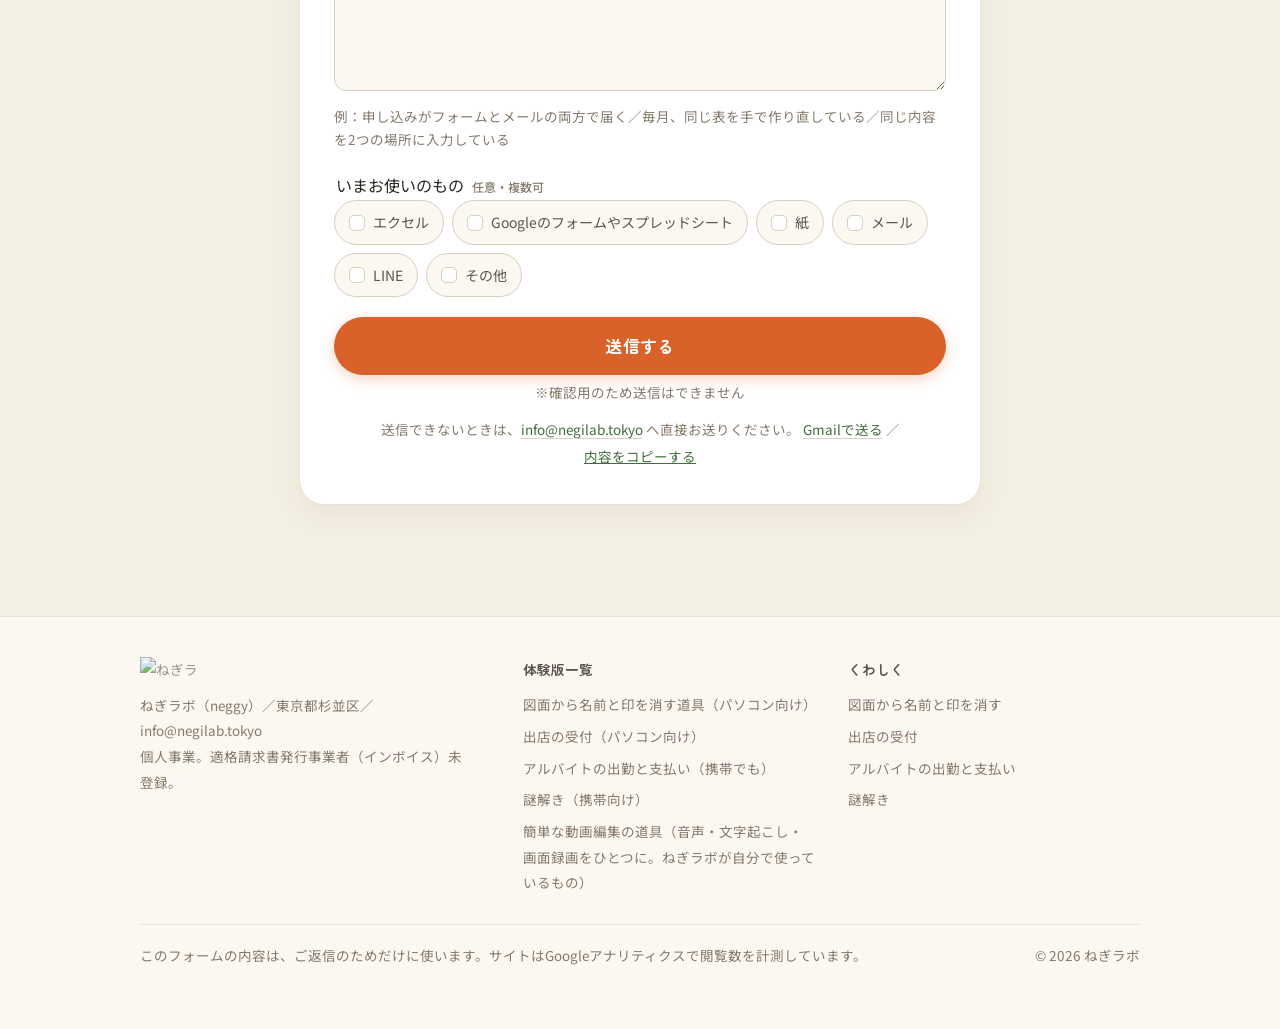
==== commit b2f50f82: "match current look" ====
--- a/index.html
+++ b/index.html
@@ -2,252 +2,756 @@
 <html lang="ja">
 <head>
 <meta charset="utf-8">
-<meta name="viewport" content="width=device-width,initial-scale=1">
+<title>ねぎラボ｜散らばった事務を、ひとつの画面に。最初の1課題は、無料でお試しいただけます</title>
+<meta name="viewport" content="width=device-width, initial-scale=1">
+<meta name="description" content="それぞれの会社の事務作業を減らす、業務改善のお仕事です。散らばったエクセルやメール、紙の事務を、いまお使いのGoogleやパソコンの中で動く仕組みとしてご提案・構築します。最初の1課題は無料でお試しいただけます。東京都杉並区・ねぎラボ。">
+<meta name="author" content="neggy">
 <meta name="robots" content="noindex,nofollow">
-<title>ねぎラボ｜小さな会社の事務を減らす業務改善</title>
-<link rel="stylesheet" href="style.css">
+
+<link rel="canonical" href="https://negilab.tokyo/">
+<meta property="og:url" content="https://negilab.tokyo/">
+<meta property="og:type" content="website">
+<meta property="og:site_name" content="ねぎラボ">
+<meta property="og:title" content="散らばった事務を、ひとつの画面に。最初の1課題は、無料でお試しいただけます。">
+<meta property="og:description" content="散らばった事務を、ひとつの画面に。最初の1課題は、無料でお試しいただけます。">
+<meta property="og:locale" content="ja_JP">
+<meta property="og:image" content="https://negilab.tokyo/og.png">
+<meta property="og:image:width" content="1200">
+<meta property="og:image:height" content="630">
+<meta name="twitter:card" content="summary_large_image">
+<meta name="theme-color" content="#FBF8F1">
+
+
+<link rel="preconnect" href="https://fonts.googleapis.com">
+<link rel="preconnect" href="https://fonts.gstatic.com" crossorigin>
+<link rel="stylesheet" href="https://fonts.googleapis.com/css2?family=Zen+Maru+Gothic:wght@500;700;900&family=Noto+Sans+JP:wght@400;500;700&family=M+PLUS+Rounded+1c:wght@800&display=swap">
+
+<style>
+  /* ═══ 色と書体（B案：生成り・葉の緑・オレンジのボタン） ═══ */
+  :root {
+    color-scheme: light;
+    --bg:        #FBF8F1;
+    --bg-2:      #F4EFE4;
+    --card:      #FFFFFF;
+    --rule:      #EAE3D6;
+    --rule-2:    #D9CFBE;
+    --ink:       #2A2620;
+    --ink-2:     #5C554B;
+    --ink-3:     #85796A;
+    --green:     #3F6E3A;
+    --green-deep:#2F5A2C;
+    --green-soft:#EAF1E4;
+    --orange:    #D9622B;
+    --orange-deep:#BF5222;
+    --orange-soft:#FBEBE2;
+    --marker:    #FFE8A3;
+    --white:     #FFFFFF;
+
+    --maru:  "Zen Maru Gothic", "Hiragino Maru Gothic ProN", "Rounded Mplus 1c", "Noto Sans JP", sans-serif;
+    --sans:  "Noto Sans JP", "Hiragino Kaku Gothic ProN", "Yu Gothic", sans-serif;
+    --num:   "M PLUS Rounded 1c", "Zen Maru Gothic", sans-serif;
+
+    --w: 1040px;
+    --w-text: 720px;
+    --gutter: 20px;
+    --sp: clamp(64px, 10vw, 112px);
+    --r: 18px;
+    --shadow: 0 1px 2px rgba(60,40,10,.04), 0 10px 30px rgba(60,40,10,.06);
+  }
+
+  * { box-sizing: border-box; }
+  html { -webkit-text-size-adjust: 100%; scroll-padding-top: 80px; }
+  body {
+    margin: 0; background: var(--bg); color: var(--ink);
+    font-family: var(--sans); font-size: 16px; line-height: 1.9;
+    -webkit-font-smoothing: antialiased; overflow-wrap: break-word; overflow-x: clip;
+  }
+  ::selection { background: var(--marker); }
+  p { margin: 0; text-wrap: pretty; }
+  p + p { margin-top: 1em; }
+  h1, h2, h3, h4 { margin: 0; font-family: var(--maru); font-weight: 700; font-feature-settings: "palt"; text-wrap: balance; }
+  img, svg { max-width: 100%; height: auto; display: block; }
+  a { color: var(--green); text-decoration: underline; text-decoration-thickness: 1px; text-underline-offset: .22em; text-decoration-color: var(--rule-2); }
+  a:hover { text-decoration-color: currentColor; }
+  a:focus-visible, button:focus-visible, summary:focus-visible, input:focus-visible, textarea:focus-visible {
+    outline: 3px solid var(--orange); outline-offset: 3px; border-radius: 6px;
+  }
+  .wrap { width: 100%; max-width: var(--w); margin-inline: auto; padding-inline: var(--gutter); }
+  .narrow { max-width: var(--w-text); }
+  section { padding-block: var(--sp); }
+  .band { background: var(--bg-2); }
+  .band-white { background: var(--card); }
+
+  .eyebrow {
+    display: inline-flex; align-items: center; gap: 8px;
+    font-family: var(--maru); font-size: 14px; font-weight: 700; color: var(--green);
+    background: var(--green-soft); border-radius: 999px; padding: 4px 14px; margin-bottom: 18px;
+  }
+  h2.sec { font-size: clamp(26px, 5.4vw, 36px); line-height: 1.4; margin-bottom: 16px; }
+  .lede { color: var(--ink-2); font-size: 17px; max-width: 38em; margin-bottom: 36px; }
+  .mark { background: linear-gradient(transparent 58%, var(--marker) 58%, var(--marker) 92%, transparent 92%); padding-inline: .05em; }
+
+  /* ═══ ボタン ═══ */
+  .btn {
+    display: inline-flex; align-items: center; justify-content: center; gap: 10px;
+    min-height: 58px; padding: 12px 28px; border-radius: 999px; border: 0; cursor: pointer;
+    background: var(--orange); color: var(--white);
+    font-family: var(--maru); font-size: 17px; font-weight: 700; letter-spacing: .02em; line-height: 1.3;
+    text-decoration: none; text-align: center;
+    box-shadow: 0 4px 14px rgba(217,98,43,.28);
+  }
+  .btn:hover { background: var(--orange-deep); text-decoration: none; transform: translateY(-1px); }
+  .btn .arw { font-size: 15px; opacity: .9; }
+  .btn.ghost { background: var(--card); color: var(--green); box-shadow: inset 0 0 0 2px var(--green); }
+  .btn.ghost:hover { background: var(--green-soft); }
+  .btn.sm { min-height: 44px; padding: 8px 18px; font-size: 15px; box-shadow: none; }
+
+  /* ═══ ヘッダー ═══ */
+  .head {
+    position: sticky; top: 0; z-index: 30;
+    background: color-mix(in srgb, var(--bg) 88%, transparent);
+    backdrop-filter: blur(12px); -webkit-backdrop-filter: blur(12px);
+    border-bottom: 1px solid transparent; transition: border-color .2s;
+  }
+  .head.is-scrolled { border-bottom-color: var(--rule); }
+  .head .wrap { display: flex; align-items: center; gap: 18px; min-height: 64px; }
+  .head .logo img { height: 34px; width: auto; }
+  .head nav { display: flex; gap: 22px; margin-left: 14px; }
+  .head nav a { font-family: var(--maru); font-weight: 700; font-size: 15px; color: var(--ink-2); text-decoration: none; }
+  .head nav a:hover { color: var(--green); }
+  .head .sp { flex: 1 1 auto; }
+
+  /* ═══ 冒頭 ═══ */
+  .hero { padding-block: clamp(28px, 6vw, 64px) clamp(48px, 8vw, 80px); overflow: hidden; }
+  .hero .wrap { display: grid; grid-template-columns: minmax(0, 1.25fr) minmax(0, .9fr); gap: 32px 48px; align-items: end; }
+  .hero h1 { font-size: clamp(28px, 7.4vw, 46px); line-height: 1.32; font-weight: 900; margin: 14px 0 20px; }
+  .hero .sub .asterisk { display: block; font-size: 13px; color: var(--ink-3); margin-top: 6px; }
+  .hero .sub { font-size: clamp(16px, 2.6vw, 18.5px); color: var(--ink-2); max-width: 30em; }
+  .hero .badges { display: flex; flex-wrap: wrap; gap: 10px; margin-top: 26px; }
+  .badge {
+    display: inline-flex; align-items: center; gap: 8px;
+    font-family: var(--maru); font-size: 14.5px; font-weight: 700; color: var(--green-deep);
+    background: var(--card); border: 1.5px solid var(--rule-2); border-radius: 999px; padding: 7px 15px 7px 11px;
+  }
+  .badge::before {
+    content: ""; width: 18px; height: 18px; border-radius: 50%; background: var(--green);
+    -webkit-mask: url("data:image/svg+xml,%3Csvg xmlns='http://www.w3.org/2000/svg' viewBox='0 0 24 24'%3E%3Cpath fill='%23000' d='M12 2a10 10 0 1 0 0 20 10 10 0 0 0 0-20zm-1.2 14.2-4-4 1.6-1.6 2.4 2.4 5.4-5.4 1.6 1.6z'/%3E%3C/svg%3E") center/contain no-repeat;
+            mask: url("data:image/svg+xml,%3Csvg xmlns='http://www.w3.org/2000/svg' viewBox='0 0 24 24'%3E%3Cpath fill='%23000' d='M12 2a10 10 0 1 0 0 20 10 10 0 0 0 0-20zm-1.2 14.2-4-4 1.6-1.6 2.4 2.4 5.4-5.4 1.6 1.6z'/%3E%3C/svg%3E") center/contain no-repeat;
+  }
+
+  /* 一行フォーム */
+  .quick { margin-top: 30px; max-width: 34em; }
+  .quick .row { display: flex; gap: 10px; }
+  .quick input {
+    flex: 1 1 auto; min-width: 0; min-height: 58px; padding: 12px 18px;
+    font-family: inherit; font-size: 16px; color: var(--ink);
+    background: var(--card); border: 1.5px solid var(--rule-2); border-radius: 999px;
+  }
+  .quick input:focus { border-color: var(--green); }
+  .quick .btn { flex: 0 0 auto; }
+  .quick .note { margin-top: 12px; font-size: 14px; color: var(--ink-2); line-height: 1.7; }
+  .quick .note b { color: var(--ink); }
+
+  .hero .pic { position: relative; align-self: end; }
+  .hero .pic img { width: min(100%, 420px); margin-inline: auto; }
+  .hero .pic .tag {
+    position: absolute; left: 4px; bottom: 46%;
+    font-family: var(--maru); font-weight: 700; font-size: 14px; line-height: 1.5; color: var(--ink);
+    background: var(--card); border-radius: 14px 14px 14px 4px; padding: 10px 14px; box-shadow: var(--shadow);
+  }
+  .hero .pic .tag small { display: block; font-weight: 500; color: var(--ink-2); font-size: 12.5px; }
+
+  /* ═══ 実績の帯 ═══ */
+  .proof { padding-block: 34px; border-block: 1px solid var(--rule); background: var(--card); }
+  .proof .wrap { display: grid; grid-template-columns: repeat(3, 1fr); gap: 20px 32px; }
+  .proof .n { font-family: var(--num); font-weight: 800; font-size: clamp(24px, 3.6vw, 32px); line-height: 1.15; color: var(--green-deep); font-variant-numeric: tabular-nums; }
+  .proof .n .from { color: var(--ink-3); font-weight: 800; text-decoration: line-through; text-decoration-thickness: 2px; font-size: .78em; margin-right: 6px; }
+  .proof .n .arw { color: var(--orange); font-size: .7em; margin-right: 6px; }
+  .proof .l { font-size: 14px; color: var(--ink-2); margin-top: 4px; }
+  .proof .co { grid-column: 1 / -1; font-size: 13.5px; color: var(--ink-3); border-top: 1px dashed var(--rule); padding-top: 14px; margin-top: 4px; }
+  .proof .co b { color: var(--ink-2); font-weight: 500; }
+
+  /* ═══ こんな作業 ═══ */
+  .pains { display: grid; grid-template-columns: repeat(auto-fit, minmax(280px, 1fr)); gap: 14px; }
+  .pain {
+    display: grid; grid-template-columns: 44px 1fr; gap: 14px; align-items: start;
+    background: var(--card); border: 1px solid var(--rule); border-radius: var(--r); padding: 20px 20px;
+    font-size: 15.5px; line-height: 1.7;
+  }
+  .pain .ic { width: 44px; height: 44px; border-radius: 12px; background: var(--green-soft); display: grid; place-items: center; color: var(--green); }
+  .pain .ic svg { width: 24px; height: 24px; }
+  .pain b { display: block; font-family: var(--maru); font-size: 17px; margin-bottom: 2px; }
+  .pain span { color: var(--ink-2); font-size: 14.5px; }
+  .pains-close { margin-top: 26px; font-size: 16px; color: var(--ink-2); max-width: 40em; }
+  .pains-close b { color: var(--ink); }
+
+  /* ═══ 考え方 ═══ */
+  .pillars { display: grid; grid-template-columns: repeat(3, 1fr); gap: 18px; }
+  .pillar { background: var(--card); border-radius: var(--r); padding: 26px 24px 24px; box-shadow: var(--shadow); }
+  .pillar .no { font-family: var(--num); font-weight: 800; font-size: 14px; color: var(--orange); letter-spacing: .1em; }
+  .pillar h3 { font-size: 19px; line-height: 1.5; margin: 6px 0 10px; }
+  .pillar p { font-size: 14.5px; color: var(--ink-2); line-height: 1.8; }
+  .ai-note {
+    margin-top: 22px; display: flex; gap: 12px; align-items: start;
+    background: var(--green-soft); border-radius: 14px; padding: 16px 18px; font-size: 14.5px; color: var(--ink-2); line-height: 1.8;
+  }
+  .ai-note b { color: var(--green-deep); }
+  .ai-note .ic { flex: 0 0 auto; width: 26px; height: 26px; border-radius: 50%; background: var(--green); color: #fff; display: grid; place-items: center; font-family: var(--maru); font-weight: 900; font-size: 15px; margin-top: 2px; }
+
+  /* ═══ 事例 ═══ */
+  .case { background: var(--card); border-radius: 24px; box-shadow: var(--shadow); padding: clamp(22px, 4vw, 36px); margin-top: 26px; }
+  .case:first-of-type { margin-top: 0; }
+  .case .ind { display: inline-flex; gap: 8px; align-items: center; font-family: var(--maru); font-size: 13.5px; font-weight: 700; color: var(--green-deep); background: var(--green-soft); border-radius: 999px; padding: 3px 12px; margin-bottom: 14px; }
+  .case h3 { font-size: clamp(21px, 4.2vw, 27px); line-height: 1.45; margin-bottom: 12px; }
+  .case .quote { font-size: 15.5px; color: var(--ink-2); border-left: 3px solid var(--rule-2); padding-left: 14px; margin-bottom: 22px; }
+  .case .grid { display: grid; grid-template-columns: minmax(0, 1.2fr) minmax(0, 1fr); gap: 26px 32px; align-items: start; }
+  .shot { margin: 0; }
+  .shot .frame { border-radius: 12px; overflow: hidden; border: 1px solid var(--rule); box-shadow: 0 8px 24px rgba(60,40,10,.08); background: #fff; }
+  .shot .frame img { width: 100%; }
+  .shot figcaption { font-size: 12.5px; color: var(--ink-3); margin-top: 8px; line-height: 1.6; }
+  .ba { display: flex; align-items: baseline; flex-wrap: wrap; gap: 6px 12px; margin-bottom: 14px; }
+  .ba .from { font-family: var(--num); font-weight: 800; font-size: 22px; color: var(--ink-3); text-decoration: line-through; text-decoration-thickness: 2.5px; text-decoration-color: color-mix(in srgb, var(--orange) 70%, transparent); }
+  .ba .arw { color: var(--orange); font-weight: 700; font-size: 18px; }
+  .ba .to { font-family: var(--num); font-weight: 800; font-size: clamp(30px, 5vw, 40px); line-height: 1; color: var(--green-deep); }
+  .ba .cap { flex: 1 0 100%; font-size: 13.5px; color: var(--ink-2); line-height: 1.6; }
+  .case .lead { font-size: 15.5px; line-height: 1.85; }
+  .points { list-style: none; margin: 18px 0 0; padding: 0; display: grid; grid-template-columns: 1fr 1fr; gap: 10px; }
+  .points li { background: var(--bg); border-radius: 12px; padding: 12px 14px; font-size: 13.5px; color: var(--ink-2); line-height: 1.6; }
+  .points li b { display: block; font-family: var(--maru); font-size: 16px; color: var(--ink); margin-bottom: 2px; }
+  .io { margin-top: 18px; display: grid; grid-template-columns: 9.5em 1fr; gap: 6px 12px; font-size: 13.5px; color: var(--ink-2); line-height: 1.7; }
+  .io dt { font-weight: 700; color: var(--green-deep); }
+  .io dd { margin: 0; }
+  .near { margin-top: 20px; padding-top: 16px; border-top: 1px dashed var(--rule); font-size: 14.5px; color: var(--ink-2); display: flex; flex-wrap: wrap; gap: 8px 18px; align-items: baseline; justify-content: space-between; }
+  .near b { color: var(--ink); }
+  .near a { font-family: var(--maru); font-weight: 700; white-space: nowrap; }
+  .others { margin-top: 34px; background: var(--card); border-radius: var(--r); padding: 24px 26px; border: 1px dashed var(--rule-2); }
+  .others h3 { font-size: 18px; margin-bottom: 12px; }
+  .others ul { margin: 0; padding: 0; list-style: none; display: grid; gap: 10px; }
+  .others li { font-size: 14.5px; color: var(--ink-2); line-height: 1.75; padding-left: 1.2em; text-indent: -1.2em; }
+  .others li::before { content: "・"; color: var(--green); }
+  .others li b { color: var(--ink); }
+
+  /* ═══ 途中の呼びかけ ═══ */
+  .midcta { background: var(--green-deep); color: #fff; padding-block: clamp(44px, 7vw, 64px); }
+  .midcta .wrap { display: grid; grid-template-columns: 1fr auto; gap: 18px 32px; align-items: center; }
+  .midcta h2 { font-size: clamp(22px, 4.2vw, 30px); line-height: 1.45; color: #fff; }
+  .midcta p { color: rgba(255,255,255,.85); font-size: 15px; margin-top: 8px; max-width: 34em; }
+  .midcta .btn { box-shadow: 0 6px 18px rgba(0,0,0,.2); }
+
+  /* ═══ 進め方 ═══ */
+  .steps { list-style: none; margin: 0; padding: 0; display: grid; gap: 0; counter-reset: s; position: relative; }
+  .steps li { counter-increment: s; display: grid; grid-template-columns: 52px 1fr; gap: 0 18px; padding: 0 0 26px; position: relative; }
+  .steps li::before {
+    content: counter(s); width: 44px; height: 44px; border-radius: 50%;
+    background: var(--card); border: 2px solid var(--green); color: var(--green-deep);
+    font-family: var(--num); font-weight: 800; font-size: 18px; display: grid; place-items: center; z-index: 1;
+  }
+  .steps li::after { content: ""; position: absolute; left: 21px; top: 44px; bottom: -2px; width: 2px; background: var(--rule-2); }
+  .steps li:last-child::after { display: none; }
+  .steps li:last-child { padding-bottom: 0; }
+  .steps b, .steps span { grid-column: 2; }
+  .steps b { display: block; font-family: var(--maru); font-size: 18px; line-height: 1.5; padding-top: 6px; }
+  .steps .tag { display: inline-block; font-size: 12.5px; font-weight: 700; color: var(--orange-deep); background: var(--orange-soft); border-radius: 999px; padding: 2px 10px; margin-left: 8px; vertical-align: 2px; }
+  .steps span { display: block; font-size: 15px; color: var(--ink-2); line-height: 1.8; margin-top: 4px; }
+
+  /* ═══ 料金 ═══ */
+  .price { display: grid; grid-template-columns: minmax(0, 1fr) minmax(0, 1.25fr); gap: 24px; align-items: start; }
+  .pcard { background: var(--card); border-radius: 24px; padding: 30px 28px; box-shadow: var(--shadow); border-top: 6px solid var(--orange); position: sticky; top: 84px; }
+  .pcard .lbl { font-family: var(--maru); font-size: 15px; font-weight: 700; color: var(--ink-2); }
+  .pcard .yen { font-family: var(--num); font-weight: 800; font-size: clamp(48px, 9vw, 64px); line-height: 1; color: var(--ink); letter-spacing: -.02em; margin: 6px 0 2px; }
+  .pcard .yen small { font-size: .42em; font-weight: 800; color: var(--ink-2); margin-left: 4px; }
+  .pcard .tax { font-size: 13.5px; color: var(--ink-3); }
+  .pcard ul { list-style: none; margin: 18px 0 0; padding: 18px 0 0; border-top: 1px solid var(--rule); display: grid; gap: 10px; }
+  .pcard li { display: grid; grid-template-columns: 22px 1fr; gap: 10px; font-size: 15px; line-height: 1.6; }
+  .pcard li::before { content: "✓"; color: var(--green); font-weight: 900; }
+  .pcard .btn { width: 100%; margin-top: 22px; }
+  .terms { display: grid; gap: 0; background: var(--card); border-radius: var(--r); border: 1px solid var(--rule); overflow: hidden; }
+  .terms div { display: grid; grid-template-columns: 9em 1fr; gap: 14px; padding: 16px 20px; border-top: 1px solid var(--rule); font-size: 14.5px; line-height: 1.8; }
+  .terms div:first-child { border-top: 0; }
+  .terms dt { font-family: var(--maru); font-weight: 700; color: var(--green-deep); font-size: 14px; padding-top: .15em; }
+  .terms dd { margin: 0; color: var(--ink-2); }
+  .terms dd b { color: var(--ink); }
+  .first { margin-top: 18px; background: var(--marker); border-radius: 14px; padding: 16px 20px; font-size: 14.5px; line-height: 1.8; color: var(--ink); }
+  .first b { font-family: var(--maru); }
+  .vs { margin-top: 22px; }
+  .vs h3 { font-size: 17px; margin-bottom: 10px; }
+  .vs table { width: 100%; border-collapse: collapse; background: var(--card); border-radius: 14px; overflow: hidden; border: 1px solid var(--rule); font-size: 14px; }
+  .vs th, .vs td { padding: 11px 14px; text-align: left; border-top: 1px solid var(--rule); vertical-align: top; line-height: 1.6; }
+  .vs thead th { border-top: 0; background: var(--bg-2); font-family: var(--maru); font-size: 13.5px; }
+  .vs thead th:last-child { background: var(--green-soft); color: var(--green-deep); }
+  .vs tbody th { font-weight: 700; color: var(--ink-2); font-size: 13.5px; width: 7.5em; }
+  .vs td.no { color: var(--ink-3); }
+  .vs td.yes { color: var(--ink); font-weight: 700; background: color-mix(in srgb, var(--green-soft) 45%, transparent); }
+
+  /* ═══ つくる人 ═══ */
+  .me { display: grid; grid-template-columns: 260px minmax(0, 1fr); gap: 30px 44px; align-items: start; }
+  .me .ph img { width: 100%; border-radius: 28px; box-shadow: var(--shadow); }
+  .me .nm { font-family: var(--maru); font-size: 26px; font-weight: 900; line-height: 1.3; }
+  .me .nm small { display: block; font-size: 14px; font-weight: 700; color: var(--ink-2); }
+  .me .bio { margin-top: 12px; font-size: 15.5px; color: var(--ink-2); }
+  .stats { display: grid; grid-template-columns: repeat(3, 1fr); gap: 12px; margin-top: 22px; }
+  .stat { background: var(--card); border-radius: 14px; padding: 16px 16px 14px; border: 1px solid var(--rule); }
+  .stat .v { font-family: var(--num); font-weight: 800; font-size: 30px; line-height: 1; color: var(--green-deep); }
+  .stat .v small { font-size: 15px; margin-left: 1px; }
+  .stat .d { font-size: 13px; color: var(--ink-2); line-height: 1.6; margin-top: 8px; }
+  .me .aw { margin-top: 14px; font-size: 13px; color: var(--ink-3); line-height: 1.8; }
+  .promise { margin-top: 22px; display: grid; gap: 10px; }
+  .promise div { background: var(--card); border-radius: 14px; padding: 14px 18px; font-size: 14.5px; color: var(--ink-2); line-height: 1.75; border-left: 4px solid var(--green); }
+  .promise b { color: var(--ink); font-family: var(--maru); display: block; }
+  .biz { margin-top: 22px; font-size: 13.5px; color: var(--ink-3); line-height: 1.8; display: flex; flex-wrap: wrap; gap: 4px 18px; }
+
+  /* ═══ FAQ ═══ */
+  .faq { display: grid; gap: 10px; }
+  .faq details { background: var(--card); border-radius: 14px; border: 1px solid var(--rule); }
+  .faq summary { cursor: pointer; list-style: none; display: grid; grid-template-columns: 1fr 24px; gap: 14px; align-items: center; padding: 16px 20px; font-family: var(--maru); font-weight: 700; font-size: 16px; line-height: 1.6; }
+  .faq summary::-webkit-details-marker { display: none; }
+  .faq summary::after { content: "＋"; color: var(--green); font-weight: 900; font-size: 20px; line-height: 1; text-align: center; }
+  .faq details[open] summary::after { content: "－"; }
+  .faq summary:hover { color: var(--green-deep); }
+  .faq .a { padding: 0 20px 18px; font-size: 15px; color: var(--ink-2); line-height: 1.85; max-width: 36em; }
+
+  /* ═══ 相談 ═══ */
+  .reassure { list-style: none; margin: 0 0 30px; padding: 0; display: grid; grid-template-columns: repeat(3, 1fr); gap: 12px; }
+  .reassure li { background: var(--card); border-radius: 14px; padding: 14px 16px; font-size: 14.5px; line-height: 1.7; color: var(--ink-2); border: 1px solid var(--rule); }
+  .reassure b { display: block; font-family: var(--maru); color: var(--ink); font-size: 15.5px; }
+  form.main { background: var(--card); border-radius: 24px; padding: clamp(22px, 4vw, 34px); box-shadow: var(--shadow); }
+  .field { margin-bottom: 20px; }
+  .field > label, .field > .lg { display: block; font-family: var(--maru); font-size: 14.5px; font-weight: 700; color: var(--ink); margin-bottom: 8px; }
+  .req { color: var(--orange-deep); font-size: 12px; font-weight: 700; margin-left: 8px; background: var(--orange-soft); border-radius: 999px; padding: 1px 8px; }
+  .opt { color: var(--ink-3); font-size: 12px; font-weight: 500; margin-left: 8px; }
+  .hint { font-size: 13.5px; color: var(--ink-3); line-height: 1.65; margin-top: 6px; }
+  input[type="text"], input[type="email"], textarea {
+    width: 100%; font-family: inherit; font-size: 16px; line-height: 1.7; color: var(--ink);
+    background: var(--bg); border: 1.5px solid var(--rule-2); border-radius: 12px; padding: 12px 16px; min-height: 52px;
+  }
+  textarea { min-height: 130px; resize: vertical; }
+  input:focus, textarea:focus { border-color: var(--green); background: var(--card); }
+  [aria-invalid="true"] { border-color: var(--orange) !important; background: var(--orange-soft) !important; }
+  .err { display: none; margin-top: 6px; font-size: 13.5px; font-weight: 700; color: var(--orange-deep); }
+  .err.is-on { display: block; }
+  .two { display: grid; grid-template-columns: 1fr 1fr; gap: 0 16px; }
+  fieldset { border: 0; margin: 0; padding: 0; }
+  .chips { display: flex; flex-wrap: wrap; gap: 8px; }
+  .chip { display: inline-flex; align-items: center; gap: 8px; cursor: pointer; font-size: 14px; color: var(--ink-2); background: var(--bg); border: 1.5px solid var(--rule-2); border-radius: 999px; padding: 8px 14px; min-height: 42px; user-select: none; }
+  .chip input { position: absolute; opacity: 0; width: 1px; height: 1px; }
+  .chip .bx { width: 16px; height: 16px; border: 1.5px solid var(--rule-2); border-radius: 5px; background: var(--card); }
+  .chip:hover { border-color: var(--ink-3); }
+  .chip:has(input:checked) { border-color: var(--green); background: var(--green-soft); color: var(--ink); font-weight: 700; }
+  .chip:has(input:checked) .bx { border-color: var(--green); background: var(--green); position: relative; }
+  .chip:has(input:checked) .bx::after { content: ""; position: absolute; left: 4px; top: 1px; width: 5px; height: 9px; border-right: 2px solid #fff; border-bottom: 2px solid #fff; transform: rotate(42deg); }
+  .chip:has(input:focus-visible) { outline: 3px solid var(--orange); outline-offset: 2px; }
+  .before-send { margin: 6px 0 14px; font-size: 14px; color: var(--ink-2); background: var(--bg); border-radius: 12px; padding: 12px 16px; line-height: 1.7; }
+  .before-send b { color: var(--ink); }
+  .send { display: grid; grid-template-columns: 1fr 1fr; gap: 12px; }
+  .send .copy { grid-column: 1 / -1; justify-self: center; background: none; border: 0; font: inherit; font-size: 14px; color: var(--ink-3); text-decoration: underline; cursor: pointer; padding: 6px; }
+  .sent { display: none; margin-top: 18px; padding: 16px 18px; background: var(--green-soft); border-radius: 12px; font-size: 14.5px; line-height: 1.8; }
+  .sent.is-on { display: block; }
+  .direct { margin-top: 26px; font-size: 15px; color: var(--ink-2); display: flex; flex-wrap: wrap; gap: 6px 24px; }
+  .direct a { font-weight: 700; }
+
+  /* ═══ 足元 ═══ */
+  footer { padding-block: 40px 60px; border-top: 1px solid var(--rule); font-size: 13.5px; color: var(--ink-3); }
+  footer .cols { display: grid; grid-template-columns: 1.2fr 1fr 1fr; gap: 24px 32px; }
+  footer h4 { font-family: var(--maru); font-size: 13.5px; color: var(--ink-2); margin-bottom: 10px; }
+  footer ul { list-style: none; margin: 0; padding: 0; display: grid; gap: 6px; }
+  footer a { color: var(--ink-3); text-decoration: none; }
+  footer a:hover { color: var(--green); text-decoration: underline; }
+  footer .logo img { height: 26px; width: auto; margin-bottom: 10px; opacity: .8; }
+  footer .copy { margin-top: 28px; padding-top: 18px; border-top: 1px solid var(--rule); display: flex; flex-wrap: wrap; justify-content: space-between; gap: 6px 20px; }
+
+  /* ═══ 携帯の追従ボタン ═══ */
+  .bar { display: none; }
+
+  /* ═══ 幅の切り替え ═══ */
+  @media (max-width: 860px) {
+    .hero .wrap { grid-template-columns: 1fr; }
+    .hero .pic { order: -1; }
+    .hero .pic img { width: min(62vw, 300px); margin-inline: 0; }
+    .hero .pic .tag { left: min(52vw, 250px); bottom: 46%; }
+    .pillars { grid-template-columns: 1fr; }
+    .case .grid { grid-template-columns: 1fr; }
+    .price { grid-template-columns: 1fr; }
+    .pcard { position: static; }
+    .me { grid-template-columns: 1fr; }
+    .me .ph img { width: 180px; }
+    .midcta .wrap { grid-template-columns: 1fr; }
+    footer .cols { grid-template-columns: 1fr; }
+    .head nav { display: none; }
+  }
+  @media (max-width: 600px) {
+    .hero h1 { font-size: clamp(27px, 7.4vw, 34px); }
+    .quick .row { flex-direction: column; }
+    .quick .btn { width: 100%; }
+    .proof .wrap { grid-template-columns: 1fr; gap: 14px; }
+    .proof .n { font-size: 26px; }
+    .stats { grid-template-columns: 1fr; }
+    .reassure { grid-template-columns: 1fr; }
+    .two { grid-template-columns: 1fr; }
+    .send { grid-template-columns: 1fr; }
+    .terms div { grid-template-columns: 1fr; gap: 2px; }
+    .points { grid-template-columns: 1fr; }
+    .io { grid-template-columns: 1fr; gap: 2px 0; }
+    .io dd { margin-bottom: 8px; }
+    .head .btn.sm { padding-inline: 14px; font-size: 14px; }
+    .bar {
+      position: fixed; left: 0; right: 0; bottom: 0; z-index: 30;
+      display: flex; padding: 10px 16px calc(10px + env(safe-area-inset-bottom));
+      background: color-mix(in srgb, var(--bg) 92%, transparent); backdrop-filter: blur(10px); border-top: 1px solid var(--rule);
+      transform: translateY(115%); visibility: hidden;
+    }
+    .bar.is-on { transform: none; visibility: visible; }
+    .bar .btn { flex: 1 1 auto; min-height: 52px; }
+    body:has(.bar.is-on) footer { padding-bottom: 130px; }
+  }
+  @media (prefers-reduced-motion: no-preference) {
+    html { scroll-behavior: smooth; }
+    .btn { transition: background-color .15s, transform .15s; }
+    .bar { transition: transform .25s ease, visibility .25s; }
+  }
+  @media print {
+    .head, .bar, form, .quick, .midcta { display: none !important; }
+    body { background: #fff; }
+    .case, .pillar, .pcard, .stat { box-shadow: none; border: 1px solid #ccc; }
+  }
+
+  /* ═══ v4 追加 ═══ */
+  .hero h1 .sub2 { display: block; font-size: .62em; font-weight: 900; color: var(--ink-2); margin-top: .35em; }
+  .cta2 { display: flex; flex-wrap: wrap; gap: 12px; margin-top: 26px; }
+  .free-note { margin-top: 12px; font-size: 14px; color: var(--ink-2); }
+  .doors { display: flex; flex-wrap: wrap; gap: 8px; margin: 0 0 18px; }
+  .doors a { font-family: var(--maru); font-weight: 700; font-size: 14px; color: var(--green-deep); background: var(--card); border: 1.5px solid var(--rule-2); border-radius: 999px; padding: 7px 14px; text-decoration: none; }
+  .doors a:hover { border-color: var(--green); background: var(--green-soft); }
+  .shot a.frame { display: block; position: relative; text-decoration: none; }
+  .shot a.frame .play { position: absolute; right: 12px; bottom: 12px; font-family: var(--maru); font-weight: 700; font-size: 13px; color: #fff; background: var(--orange); border-radius: 999px; padding: 6px 14px; box-shadow: 0 4px 12px rgba(217,98,43,.35); }
+  .shot a.frame:hover .play { background: var(--orange-deep); }
+  .try { display: flex; flex-wrap: wrap; align-items: center; gap: 12px 18px; margin-top: 18px; }
+  .try .btn { min-height: 52px; flex-direction: column; gap: 0; line-height: 1.2; padding: 8px 26px; }
+  .try .btn small { font-size: 11.5px; font-weight: 500; opacity: .9; }
+  .try .more { font-family: var(--maru); font-weight: 700; }
+  .others li a { font-family: var(--maru); font-weight: 700; margin-left: 6px; white-space: nowrap; }
+  .vs thead th small { display: block; font-weight: 500; font-size: 11.5px; color: var(--ink-3); }
+  .vs tbody th { width: 9em; }
+  .me .links { margin-top: 14px; font-size: 14px; color: var(--ink-2); }
+  .hp { position: absolute; left: -9999px; width: 1px; height: 1px; overflow: hidden; }
+  .before-send .dim { color: var(--ink-3); font-size: 13px; }
+  .send { display: block; }
+  .send .btn { width: 100%; }
+  .send .alt { margin-top: 12px; font-size: 13.5px; color: var(--ink-3); text-align: center; line-height: 2; }
+  .send .alt .copy { display: inline; padding: 0; font-size: 13.5px; color: var(--green); }
+  @media (max-width: 600px) {
+    .cta2 .btn { flex: 1 1 100%; }
+    .vs table { font-size: 12.5px; }
+    .vs th, .vs td { padding: 8px 8px; }
+    .vs tbody th { width: 6.5em; }
+  }
+
+  /* ═══ v5 追加 ═══ */
+  .hero h1 { font-size: clamp(26px, 6.6vw, 40px); line-height: 1.45; word-break: keep-all; overflow-wrap: normal; line-break: strict; }
+  .cta2 .btn { flex-direction: column; gap: 0; line-height: 1.25; padding: 10px 26px; }
+  .cta2 .btn small { font-size: 11.5px; font-weight: 500; opacity: .9; }
+  .worries { list-style: none; margin: 0; padding: 0; display: grid; gap: 10px; }
+  .worries li { background: var(--card); border: 1px solid var(--rule); border-radius: 14px; padding: 14px 16px 14px 46px; position: relative; font-size: 15.5px; line-height: 1.7; }
+  .worries li::before { content: ""; position: absolute; left: 16px; top: 17px; width: 16px; height: 16px; border: 1.5px solid var(--rule-2); border-radius: 5px; background: var(--bg); }
+  .close { margin-top: 20px; color: var(--ink-2); font-size: 16px; }
+  .pts { list-style: none; margin: 14px 0 0; padding: 0; display: grid; gap: 8px; }
+  .pts li { background: var(--bg); border-radius: 12px; padding: 10px 14px 10px 36px; position: relative; font-size: 14.5px; line-height: 1.6; }
+  .pts li::before { content: ""; position: absolute; left: 14px; top: 15px; width: 12px; height: 7px; border-left: 2.5px solid var(--green); border-bottom: 2.5px solid var(--green); transform: rotate(-45deg); }
+    .case h3 { font-size: clamp(19px, 4vw, 24px); margin-bottom: 18px; }
+  .shot a.frame.phone { aspect-ratio: 1200 / 760; background: var(--green-soft); border-radius: 12px; display: grid; place-items: center; text-align: center; padding: 20px; }
+  .shot a.frame.phone .play { position: static; }
+  .shot a.frame.phone .ph-note { display: block; margin-top: 12px; font-size: 13.5px; color: var(--green-deep); }
+  #price .pcard { position: static; max-width: none; margin-top: 8px; }
+  #price .pcard .tax { font-size: 15px; color: var(--ink); margin-top: 6px; }
+  #price .pcard ul { font-size: 15px; }
+  .sub3 { font-size: 17px; margin: 26px 0 10px; }
+  .plain { margin: 0; padding-left: 1.3em; color: var(--ink-2); font-size: 15px; display: grid; gap: 6px; }
+  .note { margin-top: 16px; font-size: 14px; color: var(--ink-3); }
+  #profile .me { grid-template-columns: 180px 1fr; }
+  #profile .me .nm small { font-size: 13.5px; }
+  .before-send { display: none; }
+  @media (max-width: 860px) { #profile .me { grid-template-columns: 1fr; } #profile .me .ph img { width: 160px; } }
+</style>
 </head>
 <body>
-<header class="site-header">
+
+<!-- ══ ヘッダー ══ -->
+<div class="head" id="head">
   <div class="wrap">
-    <a class="logo" href="index.html"><img src="https://negilab.tokyo/logo.png" alt="ねぎラボ"></a>
-    <nav class="nav">
-      <a href="index.html#cases">作って納めたもの</a>
-      <a href="index.html#how">進め方</a>
-      <a href="index.html#price">料金</a>
-      <a href="index.html#faq">よくある質問</a>
-      <a class="btn btn-primary" href="index.html#contact">作業の相談をする</a>
+    <a class="logo" href="index.html" aria-label="ねぎラボ"><img src="https://negilab.tokyo/logo.png" alt="ねぎラボ" width="480" height="183"></a>
+    <nav aria-label="ページ内">
+      <a href="#cases">作って納めたもの</a>
+      <a href="#how">進め方</a>
+      <a href="#price">料金</a>
+      <a href="#faq">よくある質問</a>
     </nav>
+    <span class="sp"></span>
+    <a class="btn sm" href="#contact" data-cta="head_form">作業の相談をする</a>
   </div>
-</header>
+</div>
 
 <main>
-<section class="hero">
-  <div class="wrap">
-    <div>
-      <h1>エクセル、フォーム、メール、紙。散らばった事務を、ひとつの画面にまとめます。</h1>
-      <p class="lead">それぞれの会社の、それぞれの形の事務作業を減らす、そんな業務改善のお仕事をしています。いまのやり方をそのまま見せていただき、負担を減らせるところを見つけ、あなたの会社の環境の中でできるやり方をご提案・構築します。最初の1課題は、無料でお試しいただけます。</p>
-      <div class="actions">
-        <a class="btn btn-primary" href="demo/index.html">体験版を触る<small>登録なし・携帯でも</small></a>
-        <a class="btn btn-secondary" href="#contact">作業の相談をする</a>
+
+  <!-- ══ 最初の画面 ══ -->
+  <header class="hero">
+    <div class="wrap">
+      <div>
+        <h1>エクセル、<wbr>フォーム、<wbr>メール、<wbr>紙。<br>散らばった事務を、<wbr><span class="mark">ひとつの画面</span>に<wbr>まとめます。</h1>
+        <p class="sub">それぞれの会社の、それぞれの形の事務作業を減らす、そんな業務改善のお仕事をしています。いまのやり方をそのまま見せていただき、負担を減らせるところを見つけ、あなたの会社の環境の中でできるやり方をご提案・構築します。最初の1課題は、無料でお試しいただけます。</p>
+        <div class="cta2">
+          <a class="btn" href="demo/index.html" data-cta="hero_try">体験版を触る<small>登録なし・携帯でも</small></a>
+          <a class="btn ghost" href="#contact" data-cta="hero_form">作業の相談をする</a>
+        </div>
+        <p class="free-note">ご相談も試作も無料です。</p>
       </div>
-      <p class="note">ご相談も試作も無料です。</p>
+      <div class="pic">
+        <img src="https://negilab.tokyo/me-hero.png" alt="ねぎラボの neggy" width="450" height="518" fetchpriority="high">
+        <div class="tag">neggy<small>ねぎラボ・業務改善の人</small></div>
+      </div>
     </div>
-    <div><img src="https://negilab.tokyo/me-hero.png" alt="ねぎラボの neggy"></div>
-  </div>
-</section>
-
-<section id="examples">
-  <div class="wrap">
-    <h2>たとえば、こんな作業</h2>
-    <ul class="examples">
-      <li>申し込みがフォームとメールで別々に届き、集計のたびに書き写している</li>
-      <li>アルバイトの出勤と支払いを、エクセルで一人ずつ計算し、交代のたびに直している</li>
-      <li>外に出す図面や書類から、名前や電話番号を1ページずつ探して消している</li>
-      <li>やりたい企画も担当者もそろっているのに、それを動かす仕組みを作る人だけいない</li>
-    </ul>
-    <p>どれも「やり方は決まっているのに、手が足りない」作業です。あなたの会社の環境の中でできる方法で、業務改善をご提案します。</p>
-  </div>
-</section>
-
-<section id="how">
-  <div class="wrap">
-    <h2>進め方</h2>
-    <ol class="steps">
-      <li>
-        <h3><span class="num">1</span>見せていただく</h3>
-        <p>ビデオ通話で、いまお使いのエクセルやフォーム、書類を、そのままお見せください。</p>
-      </li>
-      <li>
-        <h3><span class="num">2</span>お試しいただく<span class="tag">無料</span></h3>
-        <p>業務を1つ選び、減らし方を形にしてお渡しします。エクセルの手直しで済むことも、小さなアプリになることもあります。</p>
-        <p class="note">これまでは、打ち合わせの翌日か翌々日、遅くとも5営業日でお渡ししています。</p>
-      </li>
-      <li>
-        <h3><span class="num">3</span>減らし方を決める</h3>
-        <p>試作のあとは、1社につき月5万円です。</p>
-      </li>
-    </ol>
-  </div>
-</section>
-
-<section id="cases">
-  <div class="wrap">
-    <h2>作って納めたもの</h2>
-
-    <article class="case">
-      <div class="who">建設会社</div>
-      <h3>「図面から名前と印を消すのに、1件2時間かかる」</h3>
-      <img src="https://negilab.tokyo/shot-2.svg" alt="図面から消す候補が並び、チェックで全ページから消える画面">
-      <p>外に渡す前の図面から、工事名・所在地・担当者名・電話番号・印を消す作業です。1物件で100ページ超、消す箇所は数千。市販の墨消しソフトでは、探すのに1時間、印を塗るのに30分かかっていました。図面を読み込むと消す候補が一覧に並び、チェックすると、全ページから消えたファイルが出てきます。</p>
-      <div class="links">
-        <a class="btn btn-primary" href="https://negilab.github.io/tools/pdfmask/">体験版を開く<small>パソコン向け・架空の図面</small></a>
-        <a href="case/zumen/index.html">くわしく →</a>
+  </header>
+
+  <!-- ══ たとえば、こんな作業 ══ -->
+  <section class="band" id="tema">
+    <div class="wrap narrow">
+      <h2 class="sec">たとえば、こんな作業</h2>
+      <ul class="worries">
+        <li>申し込みがフォームとメールで別々に届き、集計のたびに書き写している</li>
+        <li>アルバイトの出勤と支払いを、エクセルで一人ずつ計算し、交代のたびに直している</li>
+        <li>外に出す図面や書類から、名前や電話番号を1ページずつ探して消している</li>
+        <li>やりたい企画も担当者もそろっているのに、それを動かす仕組みを作る人だけいない</li>
+      </ul>
+      <p class="close">どれも「やり方は決まっているのに、手が足りない」作業です。あなたの会社の環境の中でできる方法で、業務改善をご提案します。</p>
+    </div>
+  </section>
+
+  <!-- ══ 進め方 ══ -->
+  <section id="how">
+    <div class="wrap narrow">
+      <h2 class="sec">進め方</h2>
+      <ol class="steps">
+        <li><b>見せていただく</b><span>ビデオ通話で、いまお使いのエクセルやフォーム、書類を、そのままお見せください。整えていただかなくて大丈夫です。</span></li>
+        <li><b>お試しいただく<span class="tag">無料</span></b><span>業務を1つ選び、減らし方を形にしてお渡しします。エクセルの手直しで済むことも、小さなアプリになることもあります。これまでは、打ち合わせの翌日か翌々日、遅くとも5営業日でお渡ししています。</span></li>
+        <li><b>減らし方を決める</b><span>試作のあとは、1社につき月5万円です。次に減らしたい業務を1つずつ順番に拝見し、エクセルの手直し、仕事の流れの変更、AIやアプリの追加など、その業務に合う方法をご提案し、ご支援していきます。</span></li>
+      </ol>
+    </div>
+  </section>
+
+  <!-- ══ 作って納めたもの ══ -->
+  <section class="band" id="cases">
+    <div class="wrap">
+      <h2 class="sec">作って納めたもの</h2>
+      <p class="lede">どれも、実際の会社のお困りごとから作ってお納めしたものです。体験版はすべて架空のデータで動いています。</p>
+
+      <article class="case" id="case-zumen">
+        <div class="ind">建設会社</div>
+        <h3>「図面から名前と印を消すのに、1件2時間かかる」</h3>
+        <div class="grid">
+          <figure class="shot"><a class="frame" href="https://negilab.github.io/tools/pdfmask/" target="_blank" rel="noopener" data-cta="try_pdfmask"><img src="https://negilab.tokyo/shot-2.svg" alt="図面から消す候補が並び、チェックで全ページから消える画面" width="1200" height="760" loading="lazy"><span class="play">体験版を開く</span></a></figure>
+          <div>
+            <p class="lead">外に渡す前の図面から、工事名・所在地・担当者名・電話番号・印を消す作業です。1物件で100ページ超、消す箇所は数千。市販の墨消しソフトでは、探すのに1時間、印を塗るのに30分かかっていました。図面を読み込むと消す候補が一覧に並び、チェックすると、全ページから消えたファイルが出てきます。</p>
+            <ul class="pts">
+              <li>1件2時間が、数分に</li>
+              <li>図面はパソコンの外に出ない。通信なし、ネット不要</li>
+              <li>黒塗りではなく、文字そのものを消す</li>
+            </ul>
+                        <div class="try">
+              <a class="btn" href="https://negilab.github.io/tools/pdfmask/" target="_blank" rel="noopener" data-cta="try_pdfmask">体験版を開く<small>パソコン向け・架空の図面</small></a>
+              <a class="more" href="case/zumen/index.html">くわしく →</a>
+            </div>
+          </div>
+        </div>
+      </article>
+
+      <article class="case" id="case-shutten">
+        <div class="ind">イベント運営会社</div>
+        <h3>「出店の受付が、フォームとメールとパワポとエクセルに散らばっている」</h3>
+        <div class="grid">
+          <figure class="shot"><a class="frame" href="https://negilab.github.io/tools/demo/shutten/" target="_blank" rel="noopener" data-cta="try_shutten"><img src="https://negilab.tokyo/shot-1.svg" alt="出店申し込みの管理画面" width="1200" height="760" loading="lazy"><span class="play">体験版を開く</span></a></figure>
+          <div>
+            <p class="lead">Googleフォームに写真欄を付けると、Googleアカウントをお持ちでない方が開けず、写真だけ別のメールで受け取っていました。消防に出す配置図はパワポに手で貼り、保健所の一覧表はエクセルに転記。既存のフォームと書類2枚をお預かりし、申し込みから配置図・一覧表まで、ひとつの管理画面にまとめました。</p>
+            <ul class="pts">
+              <li>写真を別メールで受け取る作業が無くなった</li>
+              <li>消防の配置図と保健所の一覧表が、ボタンで出る</li>
+              <li>質問12問はそのまま。ご相談いただいた当日から本番の受付で使用。作るのに1日</li>
+            </ul>
+                        <div class="try">
+              <a class="btn" href="https://negilab.github.io/tools/demo/shutten/" target="_blank" rel="noopener" data-cta="try_shutten">体験版を開く<small>パソコン向け・架空データ</small></a>
+              <a class="more" href="case/shutten/index.html">くわしく →</a>
+            </div>
+          </div>
+        </div>
+      </article>
+
+      <article class="case" id="case-arbeit">
+        <div class="ind">同じイベント運営会社</div>
+        <h3>「アルバイトの出勤と支払いを、一人ずつ時間×時給＋交通費で計算している」</h3>
+        <div class="grid">
+          <figure class="shot"><a class="frame" href="https://negilab.github.io/tools/demo/baito/" target="_blank" rel="noopener" data-cta="try_baito"><img src="https://negilab.tokyo/shot-3.svg" alt="アルバイトの支払い画面" width="1200" height="760" loading="lazy"><span class="play">体験版を開く</span></a></figure>
+          <div>
+            <p class="lead">出勤も支払いもエクセルに手入力。月で締めたら一人ずつ計算し、明細を紙に印刷して封筒に入れ、手渡ししていました。既製のソフトにやり方を合わせていただくのではなく、この会社の管理のやり方（案件ごとに日を作り、出た人を入れ、月で締めて紙を渡す）を、そのままアプリにしました。</p>
+            <ul class="pts">
+              <li>案件ごとに日を作って、出た人を入れるだけ。前の日と同じ顔ぶれなら、ボタン1つで写せる</li>
+              <li>月で締めると、封筒に入れて渡す人ごとの明細が、ボタン1つで出る</li>
+              <li>既存のエクセルから、案件11件・出勤の記録151行・52人分をそのまま移した</li>
+            </ul>
+                        <div class="try">
+              <a class="btn" href="https://negilab.github.io/tools/demo/baito/" target="_blank" rel="noopener" data-cta="try_baito">体験版を開く<small>携帯でも・架空データ</small></a>
+              <a class="more" href="case/arbeit/index.html">くわしく →</a>
+            </div>
+          </div>
+        </div>
+      </article>
+
+      <article class="case" id="case-nazotoki">
+        <div class="ind">同じイベント運営会社</div>
+        <h3>「問題を考える人も絵を描く人もいるのに、アプリを作る人だけいない」</h3>
+        <div class="grid">
+          <figure class="shot"><a class="frame phone" href="https://negilab.github.io/tools/demo/nazotoki/" target="_blank" rel="noopener" data-cta="try_nazotoki"><span class="play">体験版を開く</span><span class="ph-note">参加者はQRを読むだけ。携帯で遊べます</span></a></figure>
+          <div>
+            <p class="lead">前回はLINEで一本道の謎解きを作られましたが、答えによる分岐ができませんでした。参加者はQRを読むだけで、登録なしで遊べる画面。運営の方は、問題と「答えごとの次の問題」を画面の上でつないで組み立てます。次回からも、運営の方だけで作っていただけます。</p>
+            <ul class="pts">
+              <li>答えで分かれる結末が3つ</li>
+              <li>数百人が同時に始めても詰まらない</li>
+              <li>本番前に試せる試験環境つき</li>
+            </ul>
+                        <div class="try">
+              <a class="btn" href="https://negilab.github.io/tools/demo/nazotoki/" target="_blank" rel="noopener" data-cta="try_nazotoki">体験版を開く<small>携帯向け・架空の題材</small></a>
+              <a class="more" href="case/nazotoki/index.html">くわしく →</a>
+            </div>
+          </div>
+        </div>
+      </article>
+    </div>
+  </section>
+
+  <!-- ══ 料金 ══ -->
+  <section id="price">
+    <div class="wrap narrow">
+      <h2 class="sec">料金</h2>
+      <div class="pcard">
+        <div class="yen">5<small>万円／月</small></div>
+        <p class="tax"><b>税込50,000円。1社につき。</b></p>
+        <ul>
+          <li>初期費用なし。最低契約期間なし。</li>
+          <li>減らす業務の数に上限はありません。1つ目を直したあと、2つ目、3つ目と直しても、月5万円のままです。</li>
+          <li>取りかかるのは1つずつ、順番に進めます。大きいものは、始める前にかかる日数をお伝えします。</li>
+          <li>手直しや追加は何度でも承ります。動かなくなったとご連絡いただければ、直すのもこの料金に含まれます。</li>
+          <li>エクセルやGoogle、そのパソコンの中で動くものは、これ以外にかかりません。</li>
+        </ul>
       </div>
-    </article>
-
-    <article class="case">
-      <div class="who">イベント運営会社</div>
-      <h3>「出店の受付が、フォームとメールとパワポとエクセルに散らばっている」</h3>
-      <img src="https://negilab.tokyo/shot-1.svg" alt="出店申し込みの管理画面">
-      <p>Googleフォームに写真欄を付けると、Googleアカウントをお持ちでない方が開けず、写真だけ別のメールで受け取っていました。消防に出す配置図はパワポに手で貼り、保健所の一覧表はエクセルに転記。既存のフォームと書類2枚をお預かりし、申し込みから配置図・一覧表まで、ひとつの管理画面にまとめました。</p>
-      <div class="links">
-        <a class="btn btn-primary" href="https://negilab.github.io/tools/demo/shutten/">体験版を開く<small>パソコン向け・架空データ</small></a>
-        <a href="case/shutten/index.html">くわしく →</a>
-      </div>
-    </article>
-
-    <article class="case">
-      <div class="who">同じイベント運営会社</div>
-      <h3>「アルバイトの出勤と支払いを、一人ずつ時間×時給＋交通費で計算している」</h3>
-      <img src="https://negilab.tokyo/shot-3.svg" alt="アルバイトの支払い画面">
-      <p>出勤も支払いもエクセルに手入力。月で締めたら一人ずつ計算し、明細を紙に印刷して封筒に入れ、手渡ししていました。既製のソフトにやり方を合わせていただくのではなく、この会社の管理のやり方（案件ごとに日を作り、出た人を入れ、月で締めて紙を渡す）を、そのままアプリにしました。</p>
-      <div class="links">
-        <a class="btn btn-primary" href="https://negilab.github.io/tools/demo/baito/">体験版を開く<small>携帯でも・架空データ</small></a>
-        <a href="case/arbeit/index.html">くわしく →</a>
-      </div>
-    </article>
-
-    <article class="case">
-      <div class="who">同じイベント運営会社</div>
-      <h3>「問題を考える人も絵を描く人もいるのに、アプリを作る人だけいない」</h3>
-      <p>前回はLINEで一本道の謎解きを作られましたが、答えによる分岐ができませんでした。参加者はQRを読むだけで、登録なしで遊べる画面。運営の方は、問題と「答えごとの次の問題」を画面の上でつないで組み立てます。次回からも、運営の方だけで作っていただけます。</p>
-      <div class="links">
-        <a class="btn btn-primary" href="https://negilab.github.io/tools/demo/nazotoki/">体験版を開く<small>参加者はQRを読むだけ。携帯で遊べます</small></a>
-        <a href="case/nazotoki/index.html">くわしく →</a>
-      </div>
-    </article>
-  </div>
-</section>
-
-<section id="price">
-  <div class="wrap">
-    <h2>料金</h2>
-    <div class="price-box">
-      <p class="price">5万円／月</p>
-      <p>税込50,000円。1社につき。</p>
-      <ul>
-        <li>初期費用なし。最低契約期間なし。</li>
-        <li>減らす業務の数に上限はありません。</li>
-        <li>取りかかるのは1つずつ、順番に進めます。</li>
-        <li>手直しや追加は何度でも承ります。</li>
-        <li>エクセルやGoogle、そのパソコンの中で動くものは、これ以外にかかりません。</li>
-      </ul>
-    </div>
-    <div class="extra">
-      <h3>別にかかるもの（必要なときは、作る前にお伝えします）</h3>
-      <ul>
+      <h3 class="sub3">別にかかるもの（必要なときは、作る前にお伝えします）</h3>
+      <ul class="plain">
         <li>お客さまや一般の方など、社外の大勢が使うもの：24時間動き続けるように見守り、止まったら直す手間として月5万円。借りるコンピューターの料金（サーバ代）は別で、月数千円の実費です。</li>
         <li>独自ドメインなどの実費</li>
-        <li>アプリの一部にAIを組み込む場合：月5万円の追加。</li>
+        <li>アプリの一部にAIを組み込む場合：月5万円の追加。必要かどうかは、業務を拝見したうえで、作る前にお伝えします。</li>
       </ul>
-      <p class="note">必要かどうかは、業務を拝見したうえで、作る前にお伝えします。</p>
+      <p class="note">適格請求書発行事業者（インボイス）には未登録です。</p>
     </div>
-  </div>
-</section>
-
-<section id="who">
-  <div class="wrap">
-    <h2>誰がやるか</h2>
-    <div class="who-box">
-      <img src="https://negilab.tokyo/me.jpg" alt="neggy">
-      <p>コールセンターと医療の現場で12年、業務を減らす側の責任者を務めてきました。勤務先は、NTTドコモグループ、ベルシステム24、Ubie。<br>
-      13,000の医療機関を支える裏方の仕事を10人分から1人分にしたのも、<br>
-      コールセンターの通話を採点する仕事を年3,600時間から600時間にしたのも、<br>
-      業務の流れを見直し、道具を自分で作って実現したものです。</p>
+  </section>
+
+  <!-- ══ 誰がやるか ══ -->
+  <section class="band" id="profile">
+    <div class="wrap narrow">
+      <h2 class="sec">誰がやるか</h2>
+      <div class="me">
+        <div class="ph"><img src="https://negilab.tokyo/me.jpg" alt="neggy" width="600" height="600" loading="lazy"></div>
+        <div>
+          <div class="nm">neggy<small>ねぎラボ　東京都杉並区</small></div>
+          <p class="bio">コールセンターと医療の現場で12年、業務を減らす側の責任者を務めてきました。勤務先は、NTTドコモグループ、ベルシステム24、Ubie。13,000の医療機関を支える裏方の仕事を10人分から1人分にしたのも、コールセンターの通話を採点する仕事を年3,600時間から600時間にしたのも、業務の流れを見直し、道具を自分で作って実現したものです。</p>
+        </div>
+      </div>
     </div>
-  </div>
-</section>
-
-<section id="faq">
-  <div class="wrap">
-    <h2>よくある質問</h2>
-    <dl class="faq">
-      <dt>業種は決まっていますか。</dt>
-      <dd>特に決めていません。ただ、社内の決まりでGoogleやAIなどの外の道具が一切使えない会社さまでは、お手伝いできることが限られます。</dd>
-      <dt>Googleは使っていません。エクセルだけです。</dt>
-      <dd>そのパソコンの中だけで動くものもお作りできます。図面の道具がそうです。</dd>
-      <dt>何を用意すればいいですか。</dt>
-      <dd>いまお使いのエクセルやフォーム、出している書類を、そのままお見せください。上の事例は、既存のエクセル1枚、既存のフォームと書類2枚から作っています。</dd>
-      <dt>やめたら、作ったものは使えなくなりますか。</dt>
-      <dd>お使いいただけます。作ったものもデータも、あなたの手元に残ります。おやめになるときは、前の月のうちにお伝えください。翌月末で終了です。</dd>
-      <dt>打ち合わせはどうやりますか。</dt>
-      <dd>初回はビデオ通話です。関東でしたら、伺うこともできます。お返事は翌営業日までにお送りします。</dd>
-      <dt>営業の電話はきますか。</dt>
-      <dd>おかけしません。電話番号を持っていません。ご連絡はメールとこのフォームだけで承ります。</dd>
-      <dt>AIは使いますか。</dt>
-      <dd>AIに処理させるのが一番よい業務なら、そのようにご提案します。アプリの一部にAIを組み込む場合は月5万円の追加になるため、必要かどうかは業務を拝見して、始める前にお伝えします。</dd>
-      <dt>法人ですか、個人ですか。</dt>
-      <dd>個人事業です。請求書は発行できます。インボイスは未登録です。</dd>
-      <dt>イベント用の1回きりのものも頼めますか。</dt>
-      <dd>ご依頼いただけます。謎解きの事例も、運営の方がご自身で次の問題を作れる画面にしていて、すでに使い始めていただいています。料金は同じで、1社につき月5万円です。</dd>
-    </dl>
-  </div>
-</section>
-
-<section id="contact">
-  <div class="wrap">
-    <h2>作業のご相談</h2>
-    <p>ご相談も試作も無料です。いまお困りの作業を、一言でお送りください。翌営業日までに info@negilab.tokyo からご返信します。営業のお電話はいたしません。</p>
-    <form onsubmit="return false;">
-      <div class="field">
-        <label for="f-name">お名前<span class="req">必須</span></label>
-        <input type="text" id="f-name" placeholder="呼び名でも構いません">
-        <p class="err" hidden>お名前をご入力ください。</p>
+  </section>
+
+  <!-- ══ よくある質問 ══ -->
+  <section id="faq">
+    <div class="wrap narrow">
+      <h2 class="sec">よくある質問</h2>
+      <div class="faq">
+        <details><summary>業種は決まっていますか。</summary><div class="a">特に決めていません。ただ、社内の決まりでGoogleやAIなどの外の道具が一切使えない会社さまでは、お手伝いできることが限られます。</div></details>
+        <details><summary>Googleは使っていません。エクセルだけです。</summary><div class="a">そのパソコンの中だけで動くものもお作りできます。図面の道具がそうです。</div></details>
+        <details><summary>何を用意すればいいですか。</summary><div class="a">いまお使いのエクセルやフォーム、出している書類を、そのままお見せください。上の事例は、既存のエクセル1枚、既存のフォームと書類2枚から作っています。</div></details>
+        <details><summary>やめたら、作ったものは使えなくなりますか。</summary><div class="a">お使いいただけます。作ったものもデータも、あなたの手元に残ります。おやめになるときは、前の月のうちにお伝えください。翌月末で終了です。</div></details>
+        <details><summary>打ち合わせはどうやりますか。</summary><div class="a">初回はビデオ通話です。関東でしたら、伺うこともできます。お返事は翌営業日までにお送りします。</div></details>
+        <details><summary>営業の電話はきますか。</summary><div class="a">おかけしません。電話番号を持っていません。ご連絡はメールとこのフォームだけで承ります。</div></details>
+        <details><summary>AIは使いますか。</summary><div class="a">AIに処理させるのが一番よい業務なら、そのようにご提案します。アプリの一部にAIを組み込む場合は月5万円の追加になるため、必要かどうかは業務を拝見して、始める前にお伝えします。上の事例のうち、出店受付・アルバイト管理・図面の道具は、AIを使っていません。</div></details>
+        <details><summary>法人ですか、個人ですか。</summary><div class="a">個人事業です。請求書は発行できます。インボイスは未登録です。</div></details>
+        <details><summary>イベント用の1回きりのものも頼めますか。</summary><div class="a">ご依頼いただけます。謎解きの事例も、運営の方がご自身で次の問題を作れる画面にしていて、すでに使い始めていただいています。料金は同じで、1社につき月5万円です。</div></details>
       </div>
-      <div class="field">
-        <label for="f-mail">メールアドレス<span class="req">必須</span></label>
-        <input type="email" id="f-mail">
-        <p class="err" hidden>メールアドレスをご入力ください。</p>
-      </div>
-      <div class="field">
-        <label for="f-co">会社名・屋号<span class="opt">任意</span></label>
-        <input type="text" id="f-co">
-      </div>
-      <div class="field">
-        <label for="f-work">お困りの作業<span class="req">必須</span></label>
-        <textarea id="f-work" placeholder="例：申し込みがフォームとメールの両方で届く／毎月、同じ表を手で作り直している／同じ内容を2つの場所に入力している"></textarea>
-      </div>
-      <div class="field checks">
-        <span class="lbl" style="font-weight:600">いまお使いのもの<span class="opt">任意・複数可</span></span><br>
-        <label><input type="checkbox"> エクセル</label>
-        <label><input type="checkbox"> Google</label>
-        <label><input type="checkbox"> 紙</label>
-        <label><input type="checkbox"> メール</label>
-        <label><input type="checkbox"> LINE</label>
-        <label><input type="checkbox"> その他</label>
-      </div>
-      <div class="field">
-        <label for="f-url">会社URL</label>
-        <input type="url" id="f-url">
-      </div>
-      <button type="button" class="btn btn-primary" disabled>送信する</button>
-      <p class="disabled-note">※確認用のため送信はできません</p>
-    </form>
-    <p class="note">送信できないときは、info@negilab.tokyo へ直接お送りください。</p>
-    <div class="form-alt">
-      <a class="btn btn-secondary" href="mailto:info@negilab.tokyo?subject=%E4%BD%9C%E6%A5%AD%E3%81%AE%E7%9B%B8%E8%AB%87">Gmailで送る</a>
-      <button type="button" class="btn btn-secondary" disabled>内容をコピーする</button>
     </div>
-  </div>
-</section>
+  </section>
+
+  <!-- ══ 作業の相談 ══ -->
+  <section class="band" id="contact">
+    <div class="wrap narrow">
+      <h2 class="sec">作業のご相談</h2>
+      <p class="lede">ご相談も試作も無料です。いまお困りの作業を、一言でお送りください。翌営業日までに info@negilab.tokyo からご返信します。営業のお電話はいたしません。</p>
+
+      <form class="main" id="f" novalidate onsubmit="return false;">
+        <div class="two">
+          <div class="field">
+            <label for="f-name">お名前<span class="opt">呼び名でも構いません</span><span class="req">必須</span></label>
+            <input type="text" id="f-name" name="name" autocomplete="name">
+            <p class="err" id="e-name">お名前をご入力ください。</p>
+          </div>
+          <div class="field">
+            <label for="f-contact">メールアドレス<span class="req" id="contact-req">必須</span></label>
+            <input type="email" id="f-contact" name="contact" autocomplete="email">
+            <p class="err" id="e-contact">メールアドレスをご入力ください。</p>
+          </div>
+        </div>
+        <div class="field">
+          <label for="f-company">会社名・屋号<span class="opt">任意</span></label>
+          <input type="text" id="f-company" name="company" autocomplete="organization">
+        </div>
+        <div class="field">
+          <label for="f-detail">お困りの作業<span class="req">必須</span></label>
+          <textarea id="f-detail" name="detail"></textarea>
+          <p class="hint">例：申し込みがフォームとメールの両方で届く／毎月、同じ表を手で作り直している／同じ内容を2つの場所に入力している</p>
+          <p class="err" id="e-detail">お困りの作業を、一言でご記入ください。</p>
+        </div>
+        <div class="field">
+          <fieldset>
+            <legend class="lg">いまお使いのもの<span class="opt">任意・複数可</span></legend>
+            <div class="chips">
+              <label class="chip"><input type="checkbox" name="t" value="エクセル"><span class="bx"></span>エクセル</label>
+              <label class="chip"><input type="checkbox" name="t" value="Googleのフォームやスプレッドシート"><span class="bx"></span>Googleのフォームやスプレッドシート</label>
+              <label class="chip"><input type="checkbox" name="t" value="紙"><span class="bx"></span>紙</label>
+              <label class="chip"><input type="checkbox" name="t" value="メール"><span class="bx"></span>メール</label>
+              <label class="chip"><input type="checkbox" name="t" value="LINE"><span class="bx"></span>LINE</label>
+              <label class="chip"><input type="checkbox" name="t" value="その他"><span class="bx"></span>その他</label>
+            </div>
+          </fieldset>
+        </div>
+        <div class="hp" aria-hidden="true"><label>会社URL<input type="text" name="website" tabindex="-1" autocomplete="off"></label></div>
+        <p class="before-send" id="before-send"></p>
+        <div class="send">
+          <button class="btn" type="button" id="f-send" disabled aria-disabled="true">送信する</button>
+          <p class="hint" style="text-align:center">※確認用のため送信はできません</p>
+          <div class="alt" id="alt">送信できないときは、<a href="mailto:info@negilab.tokyo?subject=%E4%BD%9C%E6%A5%AD%E3%81%AE%E7%9B%B8%E8%AB%87">info@negilab.tokyo</a> へ直接お送りください。 <a href="https://mail.google.com/mail/?view=cm&amp;fs=1&amp;to=info%40negilab.tokyo&amp;su=%E4%BD%9C%E6%A5%AD%E3%81%AE%E7%9B%B8%E8%AB%87" id="f-gmail" target="_blank" rel="noopener">Gmailで送る</a> ／ <button class="copy" type="button" id="f-copy" disabled>内容をコピーする</button></div>
+        </div>
+        <div class="sent" id="f-sent" role="status"></div>
+      </form>
+    </div>
+  </section>
+
 </main>
 
-<footer class="site-footer">
+<footer>
   <div class="wrap">
     <div class="cols">
       <div>
-        <img src="https://negilab.tokyo/logo.png" alt="ねぎラボ" style="height:28px">
-        <p>ねぎラボ（neggy）／東京都杉並区／<a href="mailto:info@negilab.tokyo">info@negilab.tokyo</a><br>個人事業。適格請求書発行事業者（インボイス）未登録。</p>
+        <div class="logo"><img src="https://negilab.tokyo/logo.png" alt="ねぎラボ" width="480" height="183"></div>
+        <p>ねぎラボ（neggy）／東京都杉並区／info@negilab.tokyo<br>個人事業。適格請求書発行事業者（インボイス）未登録。</p>
       </div>
       <div>
         <h4>体験版一覧</h4>
         <ul>
-          <li><a href="https://negilab.github.io/tools/pdfmask/">図面から名前と印を消す道具（パソコン向け）</a></li>
-          <li><a href="https://negilab.github.io/tools/demo/shutten/">出店の受付（パソコン向け）</a></li>
-          <li><a href="https://negilab.github.io/tools/demo/baito/">アルバイトの出勤と支払い（携帯でも）</a></li>
-          <li><a href="https://negilab.github.io/tools/demo/nazotoki/">謎解き（携帯向け）</a></li>
-          <li><a href="https://negilab.github.io/tools/douga/">簡単な動画編集の道具（音声・文字起こし・画面録画をひとつに。ねぎラボが自分で使っているもの）</a></li>
+          <li><a href="https://negilab.github.io/tools/pdfmask/" target="_blank" rel="noopener">図面から名前と印を消す道具（パソコン向け）</a></li>
+          <li><a href="https://negilab.github.io/tools/demo/shutten/" target="_blank" rel="noopener">出店の受付（パソコン向け）</a></li>
+          <li><a href="https://negilab.github.io/tools/demo/baito/" target="_blank" rel="noopener">アルバイトの出勤と支払い（携帯でも）</a></li>
+          <li><a href="https://negilab.github.io/tools/demo/nazotoki/" target="_blank" rel="noopener">謎解き（携帯向け）</a></li>
+          <li><a href="https://negilab.github.io/tools/douga/" target="_blank" rel="noopener">簡単な動画編集の道具（音声・文字起こし・画面録画をひとつに。ねぎラボが自分で使っているもの）</a></li>
         </ul>
       </div>
       <div>
@@ -260,8 +764,44 @@
         </ul>
       </div>
     </div>
-    <p class="small">このフォームの内容は、ご返信のためだけに使います。サイトはGoogleアナリティクスで閲覧数を計測しています。© 2026 ねぎラボ</p>
+    <div class="copy"><span>このフォームの内容は、ご返信のためだけに使います。サイトはGoogleアナリティクスで閲覧数を計測しています。</span><span>© 2026 ねぎラボ</span></div>
   </div>
 </footer>
+
+<div class="bar" id="bar">
+  <a class="btn" href="#contact" data-cta="bar_form">作業の相談をする</a>
+</div>
+
+<script type="application/ld+json">
+{
+  "@context": "https://schema.org",
+  "@graph": [
+    { "@type": "Person", "@id": "#neggy", "name": "neggy", "jobTitle": "業務改善", "email": "info@negilab.tokyo" },
+    { "@type": "ProfessionalService", "name": "ねぎラボ", "description": "エクセルやメール、紙に散らばった事務を、あなたの会社のGoogleやパソコンの中で動くアプリにまとめます。試作は無料、1社につき月5万円。", "founder": { "@id": "#neggy" }, "email": "info@negilab.tokyo", "areaServed": "日本", "address": { "@type": "PostalAddress", "addressLocality": "杉並区", "addressRegion": "東京都", "addressCountry": "JP" }, "priceRange": "月額50,000円（税込）" },
+    { "@type": "FAQPage", "mainEntity": [
+      { "@type": "Question", "name": "業種は決まっていますか。", "acceptedAnswer": { "@type": "Answer", "text": "特に決めていません。ただ、社内の決まりでGoogleやAIなどの外の道具が一切使えない会社さまでは、お手伝いできることが限られます。" } },
+      { "@type": "Question", "name": "やめたら、作ったものは使えなくなりますか。", "acceptedAnswer": { "@type": "Answer", "text": "お使いいただけます。作ったものもデータも、あなたの手元に残ります。おやめになるときは、前の月のうちにお伝えください。翌月末で終了です。" } },
+      { "@type": "Question", "name": "法人ですか、個人ですか。", "acceptedAnswer": { "@type": "Answer", "text": "個人事業です。請求書は発行できます。インボイスは未登録です。" } },
+      { "@type": "Question", "name": "営業の電話はきますか。", "acceptedAnswer": { "@type": "Answer", "text": "おかけしません。電話番号を持っていません。ご連絡はメールとこのフォームだけで承ります。" } }
+    ] }
+  ]
+}
+</script>
+
+<script>
+(function () {
+  'use strict';
+
+  (function () {
+    var head = document.getElementById('head'), bar = document.getElementById('bar'), hero = document.querySelector('.hero'), contact = document.getElementById('contact');
+    function update() {
+      var y = window.scrollY || 0; if (head) head.classList.toggle('is-scrolled', y > 8);
+      if (!hero || !contact || !bar) return;
+      bar.classList.toggle('is-on', !(hero.getBoundingClientRect().bottom > 0) && !(contact.getBoundingClientRect().top < window.innerHeight));
+    }
+    window.addEventListener('scroll', update, { passive: true }); window.addEventListener('resize', update); update();
+  })();
+})();
+</script>
 </body>
 </html>
